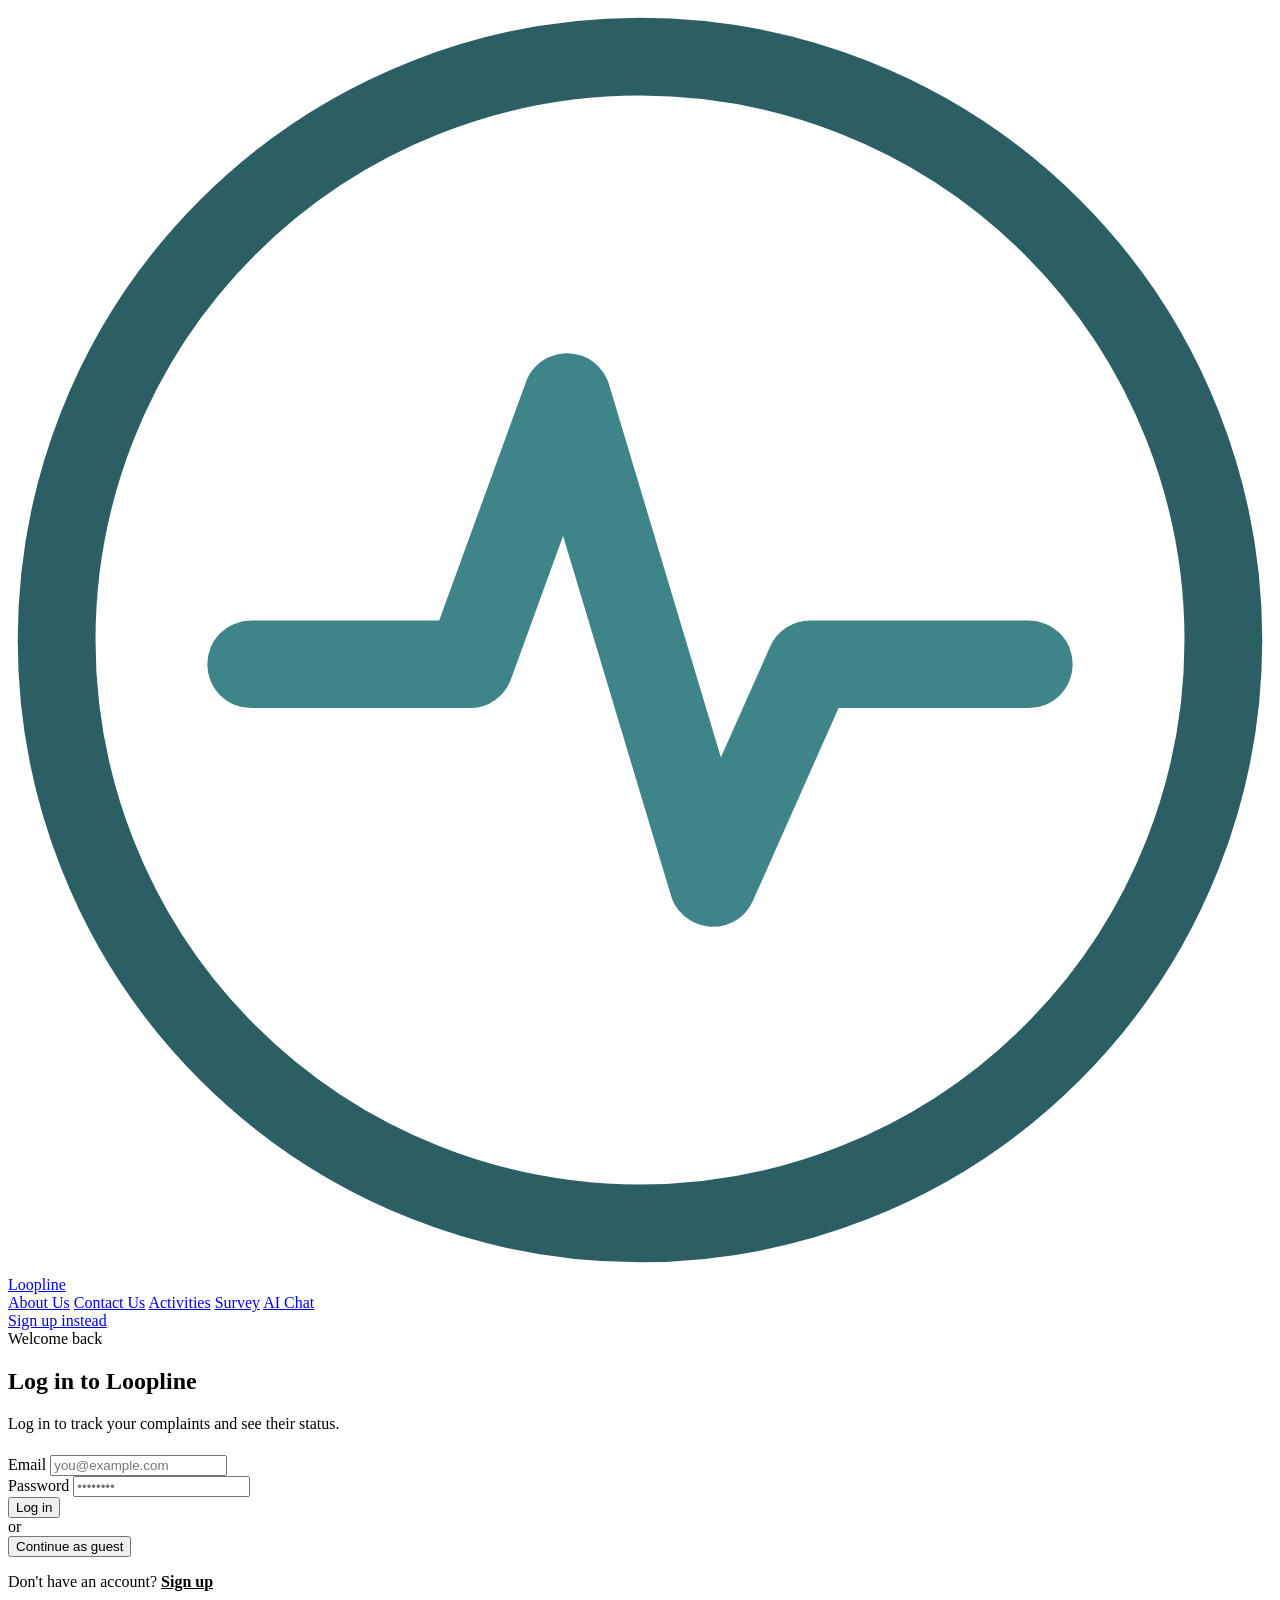
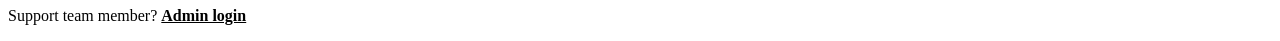
==== frontend/activities.html @ 725ea1e9 "Add admin dashboard and activities views" ====
<!DOCTYPE html>
<html lang="en">
<head>
<meta charset="UTF-8">
<meta name="viewport" content="width=device-width, initial-scale=1.0">
<title>My Activities — Loopline</title>
<link rel="preconnect" href="https://fonts.googleapis.com">
<link href="https://fonts.googleapis.com/css2?family=Fraunces:wght@500;600;700&family=Inter:wght@400;500;600;700&family=IBM+Plex+Mono:wght@400;500&display=swap" rel="stylesheet">
<link rel="stylesheet" href="style.css">
</head>
<body>

<nav class="nav">
  <div class="nav-inner">
    <a href="index.html" class="brand">
      <svg class="brand-mark" viewBox="0 0 26 26" fill="none" xmlns="http://www.w3.org/2000/svg">
        <circle cx="13" cy="13" r="12" stroke="#2C5F63" stroke-width="1.6"/>
        <path d="M5 13.5H9.5L11.5 8L14.5 18L16.5 13.5H21" stroke="#3F8489" stroke-width="1.8" stroke-linecap="round" stroke-linejoin="round"/>
      </svg>
      Loopline
    </a>
    <div class="nav-links">
      <a href="index.html#about">About Us</a>
      <a href="index.html#contact">Contact Us</a>
      <a href="activities.html" style="color:var(--teal-dark); font-weight:600;">Activities</a>
      <a href="index.html#survey">Survey</a>
      <a href="index.html#chat">AI Chat</a>
    </div>
    <div class="nav-auth">
      <a href="login.html" class="btn btn-ghost btn-sm">Log in</a>
      <a href="signup.html" class="btn btn-primary btn-sm">Sign up</a>
    </div>
    <button class="nav-toggle" aria-label="Menu"><span></span><span></span><span></span></button>
  </div>
</nav>

<main class="activities-wrap">
  <div class="container">

    <!-- ============ Page Header ============ -->
    <div class="activities-header">
      <span class="eyebrow">Customer account</span>
      <h1>My Complaint Activities</h1>
      <p style="margin-bottom:0;">Track every complaint you've submitted, check the status, and file new ones.</p>
    </div>

    <!-- ============ Profile + Summary Cards Row ============ -->
    <div class="profile-row">

      <!-- Profile Card -->
      <aside class="card profile-card">
        <div class="profile-avatar" aria-hidden="true">
          <svg viewBox="0 0 48 48" fill="none" xmlns="http://www.w3.org/2000/svg">
            <circle cx="24" cy="24" r="24" fill="#E4F0F0"/>
            <circle cx="24" cy="19" r="7" fill="#3F8489"/>
            <path d="M10 41C10 33.3 16.3 27 24 27C31.7 27 38 33.3 38 41" fill="#3F8489"/>
          </svg>
        </div>
        <h2 class="profile-name">Yiyi</h2>
        <div class="profile-role">Customer</div>
        <div class="profile-info">
          <div class="profile-info-row">
            <span class="profile-info-label">Email</span>
            <span class="profile-info-value" id="profile-email">yiyi@example.com</span>
          </div>
          <div class="profile-info-row">
            <span class="profile-info-label">Joined</span>
            <span class="profile-info-value" id="profile-joined">July 2026</span>
          </div>
        </div>
        <div class="profile-divider"></div>
        <div class="profile-stats">
          <div class="profile-stat">
            <span class="profile-stat-label">Total Complaints</span>
            <span class="profile-stat-value" id="stat-total">15</span>
          </div>
          <div class="profile-stat">
            <span class="profile-stat-label">Pending</span>
            <span class="profile-stat-value pending" id="stat-pending">4</span>
          </div>
          <div class="profile-stat">
            <span class="profile-stat-label">Resolved</span>
            <span class="profile-stat-value resolved" id="stat-resolved">11</span>
          </div>
        </div>
      </aside>

      <!-- Summary Cards + Search -->
      <div class="summary-col">
        <div class="summary-cards">
          <div class="summary-card total">
            <span class="summary-label">Total Complaints</span>
            <span class="summary-value" id="card-total">15</span>
          </div>
          <div class="summary-card pending">
            <span class="summary-label">Pending</span>
            <span class="summary-value" id="card-pending">4</span>
          </div>
          <div class="summary-card resolved">
            <span class="summary-label">Resolved</span>
            <span class="summary-value" id="card-resolved">11</span>
          </div>
        </div>

        <!-- Search + New Complaint Button -->
        <div class="toolbar">
          <div class="search-wrap">
            <svg class="search-icon" viewBox="0 0 16 16" fill="none" xmlns="http://www.w3.org/2000/svg">
              <circle cx="7" cy="7" r="5.25" stroke="#8695A4" stroke-width="1.5"/>
              <path d="M11 11L14 14" stroke="#8695A4" stroke-width="1.5" stroke-linecap="round"/>
            </svg>
            <input type="text" id="complaint-search" placeholder="Search complaints by ticket #, category, or description...">
          </div>
          <button class="btn btn-primary" id="btn-new-complaint">
            <svg viewBox="0 0 16 16" fill="none" xmlns="http://www.w3.org/2000/svg" style="width:16px; height:16px;">
              <path d="M8 3V13M3 8H13" stroke="currentColor" stroke-width="2" stroke-linecap="round"/>
            </svg>
            New Complaint
          </button>
        </div>
      </div>
    </div>

    <!-- ============ Complaint History Table ============ -->
    <section class="card table-card">
      <div class="table-head">
        <div>
          <h3>Complaint History</h3>
          <p style="margin:4px 0 0; font-size:0.88rem;">All complaints you've submitted — newest first.</p>
        </div>
      </div>
      <div class="table-wrap">
        <table class="complaint-table" id="complaint-table">
          <thead>
            <tr>
              <th>Ticket #</th>
              <th>Category</th>
              <th>Complaint</th>
              <th>Date</th>
              <th>Time</th>
              <th>City</th>
              <th>State</th>
              <th>Zip Code</th>
              <th>Status</th>
              <th>Actions</th>
            </tr>
          </thead>
          <tbody id="complaint-tbody">
            <!-- Rows inserted by JavaScript -->
          </tbody>
        </table>
        <div id="table-empty" class="table-empty" style="display:none;">
          No complaints match your search.
        </div>
      </div>
    </section>

  </div>
</main>

<!-- ============ New Complaint Modal ============ -->
<div class="modal-overlay" id="complaint-modal">
  <div class="modal">
    <div class="modal-head">
      <h2>File a New Complaint</h2>
      <button class="modal-close" id="modal-close" aria-label="Close">
        <svg viewBox="0 0 16 16" fill="none" xmlns="http://www.w3.org/2000/svg" style="width:16px; height:16px;">
          <path d="M3 3L13 13M13 3L3 13" stroke="currentColor" stroke-width="2" stroke-linecap="round"/>
        </svg>
      </button>
    </div>

    <form id="complaint-form" class="modal-body">
      <div class="form-grid">
        <div class="field">
          <label for="f-ticket">Ticket Number</label>
          <div class="input-with-check">
            <input id="f-ticket" type="text" readonly>
            <span class="check-mark" title="Auto-generated">
              <svg viewBox="0 0 16 16" fill="none" xmlns="http://www.w3.org/2000/svg">
                <path d="M3 8.5L6.5 12L13 5" stroke="#2C5F63" stroke-width="2" stroke-linecap="round" stroke-linejoin="round"/>
              </svg>
            </span>
          </div>
          <p class="form-note" style="margin:6px 0 0;">Auto-generated — read only</p>
        </div>

        <div class="field">
          <label for="f-category">Category <span style="font-weight:400; color:var(--ink-soft);">(optional)</span></label>
          <select id="f-category">
            <option value="">Auto-detect for me</option>
            <option value="Billing">Billing</option>
            <option value="Financial">Financial</option>
            <option value="Technical">Technical</option>
            <option value="Service">Service</option>
            <option value="Others">Others</option>
          </select>
          <p class="form-note" style="margin:6px 0 0;">Leave this on "Auto-detect" and our AI will categorize it for you.</p>
        </div>

        <div class="field grid-full">
          <label for="f-complaint">Customer Complaint</label>
          <textarea id="f-complaint" rows="4" placeholder="Describe your complaint in detail (minimum 20 characters)..." required></textarea>
          <div class="field-hint" id="hint-complaint">20–1000 characters · At least 3 real words</div>
          <p class="field-error" id="err-complaint"></p>
        </div>

        <div class="field">
          <label for="f-date">Date</label>
          <input id="f-date" type="date" required>
          <p class="field-error" id="err-date"></p>
        </div>

        <div class="field">
          <label>Time</label>
          <div class="time-picker">
            <select id="f-hour" required>
              <!-- Hours 01-12 inserted by JS -->
            </select>
            <span class="time-colon">:</span>
            <select id="f-minute" required>
              <!-- Minutes 00-59 inserted by JS -->
            </select>
            <span class="time-colon">:</span>
            <select id="f-second" required>
              <!-- Seconds 00-59 inserted by JS -->
            </select>
            <select id="f-ampm" required>
              <option value="AM">AM</option>
              <option value="PM">PM</option>
            </select>
          </div>
          <p class="form-note" id="time-preview" style="margin:6px 0 0;">5:53:18 PM</p>
          <p class="field-error" id="err-time"></p>
        </div>

        <div class="field grid-full">
          <label for="city-search">City</label>
          <div class="city-combo" id="city-combo">
            <input id="city-search" type="text" placeholder="Search or choose a city in Myanmar..." autocomplete="off">
            <button type="button" class="city-caret" id="city-caret" aria-label="Show cities">
              <svg viewBox="0 0 12 12" fill="none" xmlns="http://www.w3.org/2000/svg"><path d="M2 4L6 8L10 4" stroke="currentColor" stroke-width="1.6" stroke-linecap="round" stroke-linejoin="round"/></svg>
            </button>
            <div class="city-options" id="city-options" role="listbox"></div>
          </div>
          <input type="hidden" id="f-city" required>
          <p class="field-error" id="err-city"></p>
        </div>

        <div class="field">
          <label for="f-state">State / Region</label>
          <input id="f-state" type="text" placeholder="Auto-filled after city" readonly required>
        </div>

        <div class="field">
          <label for="f-zip">Zip Code</label>
          <input id="f-zip" type="text" placeholder="Auto-filled after city" readonly required>
        </div>
      </div>

      <div class="modal-foot">
        <button type="button" class="btn btn-ghost" id="btn-cancel">Cancel</button>
        <button type="submit" class="btn btn-primary">Submit Complaint</button>
      </div>
    </form>
  </div>
</div>

<!-- ============ View Complaint Details Modal ============ -->
<div class="modal-overlay" id="view-modal">
  <div class="modal" style="max-width:620px;">
    <div class="modal-head">
      <h2>Complaint Details</h2>
      <button class="modal-close" id="view-close" aria-label="Close">
        <svg viewBox="0 0 16 16" fill="none" xmlns="http://www.w3.org/2000/svg" style="width:16px; height:16px;">
          <path d="M3 3L13 13M13 3L3 13" stroke="currentColor" stroke-width="2" stroke-linecap="round"/>
        </svg>
      </button>
    </div>
    <div class="modal-body" id="view-body">
      <!-- Details inserted by JavaScript -->
    </div>
    <div class="modal-foot">
      <button type="button" class="btn btn-ghost" id="view-close-btn">Close</button>
    </div>
  </div>
</div>

<!-- Note: there used to be an "Edit Complaint" modal here letting customers
     change a complaint's category/status directly from this page. That's
     been removed - per the SRS, editing category/status is an Admin
     Dashboard capability, not a Customer Portal one. See script.js's
     comment near wireActivitiesPage() and docs/FRONTEND_INTEGRATION.md
     for the full writeup. -->

<footer>
  <div class="container footer-inner">
    <span>© 2026 Loopline. All rights reserved.</span>
    <span>Built for teams who listen.</span>
  </div>
</footer>

<button class="chat-launcher" id="chat-launcher" aria-label="Open Loop Assistant">
  <svg width="24" height="24" viewBox="0 0 24 24" fill="none"><path d="M4 6.5C4 5.1 5.1 4 6.5 4H17.5C18.9 4 20 5.1 20 6.5V14.5C20 15.9 18.9 17 17.5 17H9L5 20V17H6.5C5.1 17 4 15.9 4 14.5V6.5Z" stroke="white" stroke-width="1.6" stroke-linejoin="round"/></svg>
</button>

<div class="chat-panel" id="chat-panel">
  <div class="chat-head">
    <span class="chat-head-dot"></span>
    <div>
      <strong>Loop Assistant</strong>
      <small>Usually replies within a few minutes</small>
    </div>
  </div>
  <div class="chat-body" id="chat-body">
    <div class="msg bot">Hi! I'm the Loop Assistant. Tell me what issue you ran into and I'll help get it to the right place.</div>
  </div>
  <div class="chat-input">
    <input type="text" id="chat-text" placeholder="Describe your issue...">
    <button id="chat-send" aria-label="Send">
      <svg width="16" height="16" viewBox="0 0 16 16" fill="none"><path d="M2 8H13.5M13.5 8L9 3.5M13.5 8L9 12.5" stroke="white" stroke-width="1.6" stroke-linecap="round" stroke-linejoin="round"/></svg>
    </button>
  </div>
</div>

<div class="toast" id="toast"></div>

<script src="config.js"></script>
<script src="auth.js"></script>
<script src="script.js"></script>
</body>
</html>
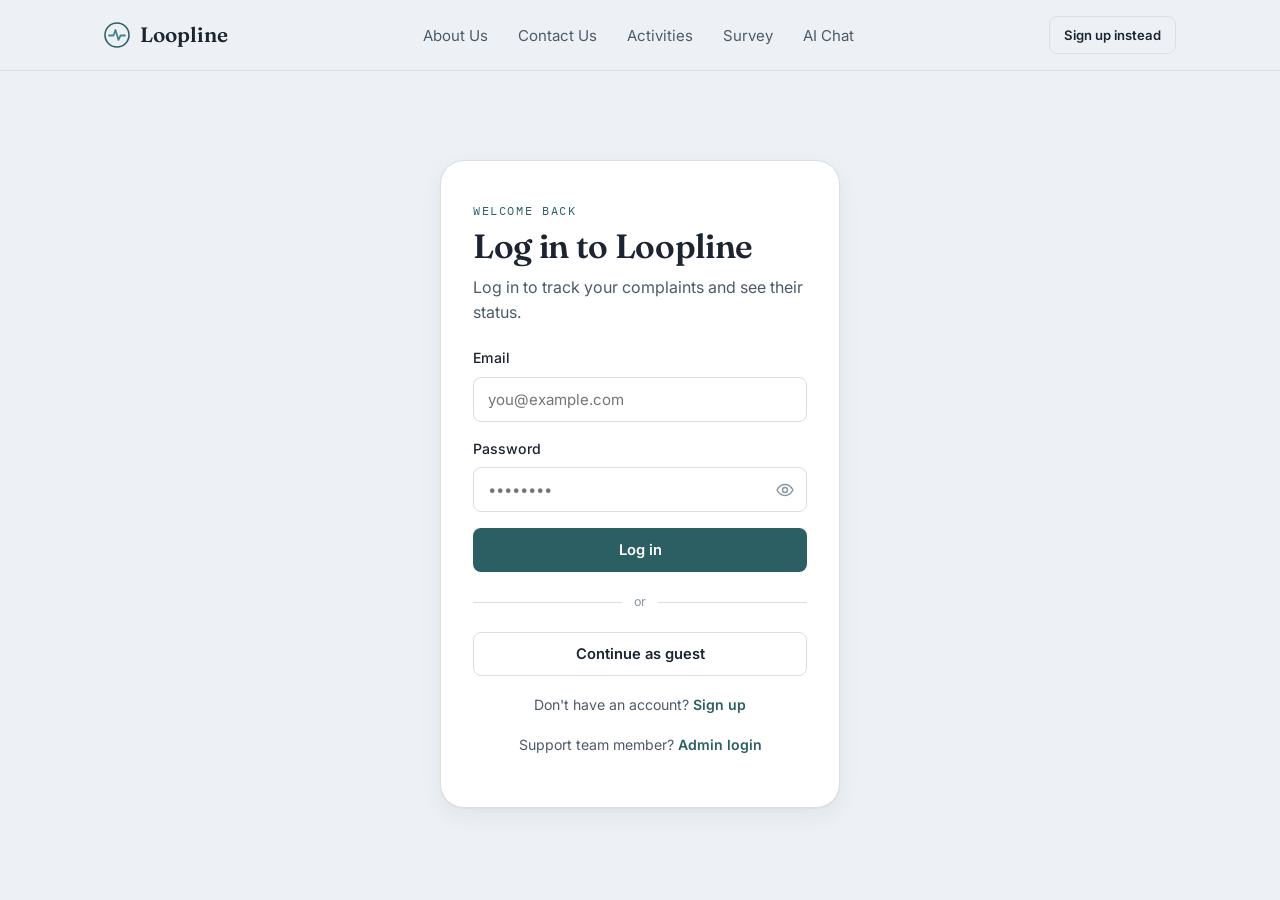
==== commit 25c810cf: "fix: remove seconds from time picker, merge date+time row, add clear label" ====
--- a/frontend/activities.html
+++ b/frontend/activities.html
@@ -206,31 +206,28 @@
         </div>
 
         <div class="field">
-          <label for="f-date">Date</label>
-          <input id="f-date" type="date" required>
+          <label>Date &amp; Time of Incident</label>
+          <div class="datetime-row">
+            <input id="f-date" type="date" required aria-label="Date of incident">
+            <div class="time-picker">
+              <select id="f-hour" aria-label="Hour" required>
+                <!-- Hours 01-12 inserted by JS -->
+              </select>
+              <span class="time-colon">:</span>
+              <select id="f-minute" aria-label="Minute" required>
+                <!-- Minutes 00-59 inserted by JS -->
+              </select>
+              <select id="f-ampm" aria-label="AM or PM" required>
+                <option value="AM">AM</option>
+                <option value="PM">PM</option>
+              </select>
+            </div>
+          </div>
+          <p class="form-note" id="time-preview" style="margin:6px 0 0;"></p>
+          <p class="form-note" style="margin:2px 0 0; color: var(--ink-faint);">
+            When did this issue occur? Auto-set to now — adjust if it happened earlier.
+          </p>
           <p class="field-error" id="err-date"></p>
-        </div>
-
-        <div class="field">
-          <label>Time</label>
-          <div class="time-picker">
-            <select id="f-hour" required>
-              <!-- Hours 01-12 inserted by JS -->
-            </select>
-            <span class="time-colon">:</span>
-            <select id="f-minute" required>
-              <!-- Minutes 00-59 inserted by JS -->
-            </select>
-            <span class="time-colon">:</span>
-            <select id="f-second" required>
-              <!-- Seconds 00-59 inserted by JS -->
-            </select>
-            <select id="f-ampm" required>
-              <option value="AM">AM</option>
-              <option value="PM">PM</option>
-            </select>
-          </div>
-          <p class="form-note" id="time-preview" style="margin:6px 0 0;">5:53:18 PM</p>
           <p class="field-error" id="err-time"></p>
         </div>
 
--- a/frontend/style.css
+++ b/frontend/style.css
@@ -0,0 +1,1648 @@
+/* ==========================================================================
+   Loopline — design tokens
+   ========================================================================== */
+:root {
+  --bg: #EDF1F5;
+  --surface: #FFFFFF;
+  --surface-raised: #F7F9FB;
+  --ink: #1B2430;
+  --ink-soft: #4E5A68;
+  --ink-faint: #8695A4;
+  --line: #D7DEE5;
+  --teal: #3F8489;
+  --teal-dark: #2C5F63;
+  --teal-tint: #E4F0F0;
+  --amber: #FFC94A;
+  --amber-tint: #FFF3D1;
+  --amber-dark: #8A6100;
+  --red: #D64545;
+  --red-tint: #FBE9E9;
+  --radius-sm: 8px;
+  --radius-md: 14px;
+  --radius-lg: 24px;
+  --shadow-card: 0 1px 2px rgba(27,36,48,0.04), 0 8px 24px rgba(27,36,48,0.06);
+  --font-display: 'Fraunces', serif;
+  --font-body: 'Inter', sans-serif;
+  --font-mono: 'IBM Plex Mono', monospace;
+}
+
+* { box-sizing: border-box; }
+html { scroll-behavior: smooth; }
+
+body {
+  margin: 0;
+  background: var(--bg);
+  color: var(--ink);
+  font-family: var(--font-body);
+  line-height: 1.55;
+  -webkit-font-smoothing: antialiased;
+}
+
+img { max-width: 100%; display: block; }
+
+a { color: inherit; text-decoration: none; }
+
+.eyebrow {
+  font-family: var(--font-mono);
+  font-size: 0.72rem;
+  letter-spacing: 0.14em;
+  text-transform: uppercase;
+  color: var(--teal-dark);
+  display: inline-block;
+  margin-bottom: 0.9rem;
+}
+
+h1, h2, h3 {
+  font-family: var(--font-display);
+  font-weight: 600;
+  color: var(--ink);
+  letter-spacing: -0.01em;
+  margin: 0 0 0.6rem;
+}
+
+h1 { font-size: clamp(2.2rem, 5vw, 3.4rem); line-height: 1.08; }
+h2 { font-size: clamp(1.6rem, 3vw, 2.1rem); line-height: 1.15; }
+h3 { font-size: 1.15rem; }
+
+p { color: var(--ink-soft); margin: 0 0 1rem; }
+
+.container {
+  max-width: 1120px;
+  margin: 0 auto;
+  padding: 0 24px;
+}
+
+/* ------------------------- Nav ------------------------- */
+.nav {
+  position: sticky;
+  top: 0;
+  z-index: 50;
+  background: rgba(237,241,245,0.86);
+  backdrop-filter: blur(10px);
+  border-bottom: 1px solid var(--line);
+}
+
+.nav-inner {
+  max-width: 1120px;
+  margin: 0 auto;
+  padding: 16px 24px;
+  display: flex;
+  align-items: center;
+  justify-content: space-between;
+}
+
+.brand {
+  display: flex;
+  align-items: center;
+  gap: 10px;
+  font-family: var(--font-display);
+  font-size: 1.3rem;
+  font-weight: 600;
+  color: var(--ink);
+}
+
+.brand-mark {
+  width: 26px;
+  height: 26px;
+  flex-shrink: 0;
+}
+
+.nav-links {
+  display: flex;
+  align-items: center;
+  gap: 30px;
+  font-size: 0.94rem;
+  color: var(--ink-soft);
+}
+
+.nav-links a:hover { color: var(--teal-dark); }
+
+.nav-auth {
+  display: flex;
+  align-items: center;
+  gap: 14px;
+}
+
+.nav-toggle {
+  display: none;
+  background: none;
+  border: none;
+  cursor: pointer;
+  padding: 6px;
+}
+.nav-toggle span {
+  display: block;
+  width: 22px;
+  height: 2px;
+  background: var(--ink);
+  margin: 5px 0;
+}
+
+/* ------------------------- Buttons ------------------------- */
+.btn {
+  display: inline-flex;
+  align-items: center;
+  justify-content: center;
+  gap: 8px;
+  font-family: var(--font-body);
+  font-weight: 600;
+  font-size: 0.92rem;
+  padding: 12px 22px;
+  border-radius: var(--radius-sm);
+  border: 1px solid transparent;
+  cursor: pointer;
+  transition: transform 0.15s ease, box-shadow 0.15s ease, background 0.15s ease;
+}
+.btn:active { transform: translateY(1px); }
+
+.btn-primary {
+  background: var(--teal-dark);
+  color: #fff;
+}
+.btn-primary:hover { background: var(--teal); }
+
+.btn-ghost {
+  background: transparent;
+  color: var(--ink);
+  border-color: var(--line);
+}
+.btn-ghost:hover { border-color: var(--teal-dark); color: var(--teal-dark); }
+
+.btn-amber {
+  background: var(--amber);
+  color: var(--amber-dark);
+}
+.btn-amber:hover { background: #FFD873; }
+
+.btn-text {
+  background: none;
+  border: none;
+  color: var(--teal-dark);
+  font-weight: 600;
+  padding: 6px 4px;
+}
+
+.btn-block { width: 100%; }
+.btn-sm { padding: 8px 14px; font-size: 0.82rem; }
+
+/* ------------------------- Hero ------------------------- */
+.hero {
+  padding: 84px 0 40px;
+}
+.hero-inner {
+  display: grid;
+  grid-template-columns: 1.1fr 0.9fr;
+  gap: 48px;
+  align-items: center;
+}
+.hero h1 { max-width: 560px; }
+.hero-sub {
+  max-width: 480px;
+  font-size: 1.05rem;
+}
+.hero-cta {
+  display: flex;
+  gap: 14px;
+  margin-top: 1.6rem;
+  flex-wrap: wrap;
+}
+
+.pulse-card {
+  background: var(--surface);
+  border: 1px solid var(--line);
+  border-radius: var(--radius-lg);
+  box-shadow: var(--shadow-card);
+  padding: 28px;
+}
+.pulse-card-head {
+  display: flex;
+  justify-content: space-between;
+  align-items: baseline;
+  margin-bottom: 6px;
+}
+.pulse-card-head span:first-child {
+  font-family: var(--font-mono);
+  font-size: 0.75rem;
+  color: var(--ink-faint);
+  text-transform: uppercase;
+  letter-spacing: 0.08em;
+}
+.pulse-tags {
+  display: flex;
+  gap: 8px;
+  margin-top: 14px;
+  flex-wrap: wrap;
+}
+.tag {
+  font-family: var(--font-mono);
+  font-size: 0.72rem;
+  padding: 5px 10px;
+  border-radius: 100px;
+  background: var(--teal-tint);
+  color: var(--teal-dark);
+}
+.tag.amber { background: var(--amber-tint); color: var(--amber-dark); }
+
+/* ------------------------- Sections ------------------------- */
+section { padding: 72px 0; }
+.section-head {
+  max-width: 620px;
+  margin-bottom: 40px;
+}
+.section-alt { background: var(--surface); border-top: 1px solid var(--line); border-bottom: 1px solid var(--line); }
+
+.grid-3 {
+  display: grid;
+  grid-template-columns: repeat(3, 1fr);
+  gap: 22px;
+}
+.grid-2 {
+  display: grid;
+  grid-template-columns: 1fr 1fr;
+  gap: 40px;
+}
+
+.card {
+  background: var(--surface);
+  border: 1px solid var(--line);
+  border-radius: var(--radius-md);
+  padding: 24px;
+}
+.card .eyebrow { margin-bottom: 0.5rem; }
+
+.icon-badge {
+  width: 38px;
+  height: 38px;
+  border-radius: 10px;
+  background: var(--teal-tint);
+  display: flex;
+  align-items: center;
+  justify-content: center;
+  margin-bottom: 14px;
+  color: var(--teal-dark);
+}
+
+/* ------------------------- Forms ------------------------- */
+.field { margin-bottom: 18px; }
+.field label {
+  display: block;
+  font-size: 0.85rem;
+  font-weight: 600;
+  color: var(--ink);
+  margin-bottom: 6px;
+}
+.field input,
+.field select,
+.field textarea {
+  width: 100%;
+  padding: 12px 14px;
+  border: 1px solid var(--line);
+  border-radius: var(--radius-sm);
+  background: var(--surface);
+  font-family: var(--font-body);
+  font-size: 0.94rem;
+  color: var(--ink);
+}
+.field input:focus,
+.field select:focus,
+.field textarea:focus,
+.btn:focus-visible,
+.chat-input input:focus,
+a:focus-visible {
+  outline: 2px solid var(--teal);
+  outline-offset: 2px;
+}
+.field textarea { resize: vertical; min-height: 100px; }
+
+.rating-scale {
+  display: flex;
+  gap: 8px;
+}
+.rating-scale button {
+  flex: 1;
+  padding: 12px 0;
+  border-radius: var(--radius-sm);
+  border: 1px solid var(--line);
+  background: var(--surface);
+  font-family: var(--font-mono);
+  font-size: 0.95rem;
+  cursor: pointer;
+  color: var(--ink-soft);
+}
+.rating-scale button.active {
+  background: var(--teal-dark);
+  border-color: var(--teal-dark);
+  color: #fff;
+}
+.rating-labels {
+  display: flex;
+  justify-content: space-between;
+  font-size: 0.76rem;
+  color: var(--ink-faint);
+  margin-top: 6px;
+}
+
+.form-note {
+  font-size: 0.82rem;
+  color: var(--ink-faint);
+  margin-top: 10px;
+}
+
+/* password checklist */
+.pw-checklist {
+  list-style: none;
+  padding: 0;
+  margin: 8px 0 0;
+  display: flex;
+  flex-direction: column;
+  gap: 4px;
+}
+.pw-checklist li {
+  font-size: 0.8rem;
+  color: var(--ink-faint);
+  display: flex;
+  align-items: center;
+  gap: 8px;
+}
+.pw-checklist li::before {
+  content: "○";
+  font-size: 0.7rem;
+  color: var(--ink-faint);
+}
+.pw-checklist li.ok {
+  color: var(--teal-dark);
+}
+.pw-checklist li.ok::before {
+  content: "●";
+  color: var(--teal);
+}
+
+.field-error {
+  font-size: 0.8rem;
+  color: var(--red);
+  margin-top: 6px;
+  display: none;
+}
+.field-error.show { display: block; }
+.field.invalid input {
+  border-color: var(--red);
+}
+
+/* nav account state */
+.nav-account {
+  display: flex;
+  align-items: center;
+  gap: 10px;
+}
+.nav-account span {
+  font-size: 0.88rem;
+  color: var(--ink-soft);
+}
+
+/* sign-in gate banner */
+.gate-banner {
+  border: 1px solid var(--red);
+  background: var(--red-tint);
+  border-radius: var(--radius-md);
+  padding: 22px 24px;
+  max-width: 560px;
+}
+.gate-banner p {
+  color: var(--red);
+  font-weight: 600;
+  margin: 0 0 10px;
+}
+.gate-banner .btn { margin-top: 4px; }
+
+/* youthful blobs / illustration wrap */
+.illus-wrap {
+  position: relative;
+}
+.illus-blob {
+  position: absolute;
+  border-radius: 50%;
+  z-index: 0;
+  filter: blur(2px);
+}
+.illus-wrap svg, .illus-wrap img { position: relative; z-index: 1; }
+
+.toast {
+  position: fixed;
+  bottom: 26px;
+  left: 50%;
+  transform: translateX(-50%) translateY(20px);
+  background: var(--ink);
+  color: #fff;
+  padding: 13px 22px;
+  border-radius: var(--radius-sm);
+  font-size: 0.9rem;
+  opacity: 0;
+  pointer-events: none;
+  transition: opacity 0.25s ease, transform 0.25s ease;
+  z-index: 200;
+}
+.toast.show {
+  opacity: 1;
+  transform: translateX(-50%) translateY(0);
+}
+
+/* ------------------------- Footer ------------------------- */
+footer {
+  border-top: 1px solid var(--line);
+  padding: 40px 0;
+}
+.footer-inner {
+  display: flex;
+  justify-content: space-between;
+  align-items: center;
+  flex-wrap: wrap;
+  gap: 14px;
+  font-size: 0.85rem;
+  color: var(--ink-faint);
+}
+
+/* ------------------------- AI Chat widget ------------------------- */
+.chat-launcher {
+  position: fixed;
+  bottom: 24px;
+  right: 24px;
+  width: 58px;
+  height: 58px;
+  border-radius: 50%;
+  background: var(--teal-dark);
+  color: #fff;
+  border: none;
+  cursor: pointer;
+  box-shadow: 0 10px 26px rgba(44,95,99,0.35);
+  z-index: 150;
+  display: flex;
+  align-items: center;
+  justify-content: center;
+}
+.chat-launcher:hover { background: var(--teal); }
+
+.chat-panel {
+  position: fixed;
+  bottom: 96px;
+  right: 24px;
+  width: 340px;
+  max-width: calc(100vw - 48px);
+  background: var(--surface);
+  border: 1px solid var(--line);
+  border-radius: var(--radius-lg);
+  box-shadow: var(--shadow-card);
+  display: none;
+  flex-direction: column;
+  overflow: hidden;
+  z-index: 150;
+}
+.chat-panel.open { display: flex; }
+
+.chat-head {
+  padding: 16px 18px;
+  background: var(--teal-dark);
+  color: #fff;
+  display: flex;
+  align-items: center;
+  gap: 10px;
+}
+.chat-head-dot {
+  width: 8px; height: 8px; border-radius: 50%;
+  background: #7CE0C6;
+}
+.chat-head strong { font-family: var(--font-body); font-size: 0.95rem; }
+.chat-head small { display: block; font-size: 0.72rem; opacity: 0.8; }
+
+.chat-body {
+  padding: 16px;
+  height: 300px;
+  overflow-y: auto;
+  display: flex;
+  flex-direction: column;
+  gap: 10px;
+  background: var(--surface-raised);
+}
+.msg {
+  max-width: 82%;
+  padding: 10px 13px;
+  border-radius: 12px;
+  font-size: 0.87rem;
+  line-height: 1.4;
+}
+.msg.bot {
+  background: #fff;
+  border: 1px solid var(--line);
+  align-self: flex-start;
+  border-bottom-left-radius: 4px;
+}
+.msg.user {
+  background: var(--teal-dark);
+  color: #fff;
+  align-self: flex-end;
+  border-bottom-right-radius: 4px;
+}
+.chat-input {
+  display: flex;
+  gap: 8px;
+  padding: 12px;
+  border-top: 1px solid var(--line);
+  background: var(--surface);
+}
+.chat-input input {
+  flex: 1;
+  border: 1px solid var(--line);
+  border-radius: 100px;
+  padding: 10px 15px;
+  font-family: var(--font-body);
+  font-size: 0.88rem;
+}
+.chat-input button {
+  width: 40px;
+  height: 40px;
+  border-radius: 50%;
+  border: none;
+  background: var(--teal-dark);
+  color: #fff;
+  cursor: pointer;
+}
+
+/* ------------------------- Auth pages ------------------------- */
+.auth-wrap {
+  min-height: calc(100vh - 74px);
+  display: flex;
+  align-items: center;
+  justify-content: center;
+  padding: 48px 24px;
+}
+.auth-card {
+  width: 100%;
+  max-width: 400px;
+  background: var(--surface);
+  border: 1px solid var(--line);
+  border-radius: var(--radius-lg);
+  box-shadow: var(--shadow-card);
+  padding: 36px 32px;
+}
+.auth-card .eyebrow { margin-bottom: 0.4rem; }
+.auth-switch {
+  text-align: center;
+  margin-top: 18px;
+  font-size: 0.88rem;
+  color: var(--ink-soft);
+}
+.divider {
+  display: flex;
+  align-items: center;
+  gap: 12px;
+  color: var(--ink-faint);
+  font-size: 0.78rem;
+  margin: 20px 0;
+}
+.divider::before, .divider::after {
+  content: "";
+  flex: 1;
+  height: 1px;
+  background: var(--line);
+}
+
+/* ------------------------- Responsive ------------------------- */
+@media (max-width: 860px) {
+  .hero-inner { grid-template-columns: 1fr; }
+  .grid-3 { grid-template-columns: 1fr; }
+  .grid-2 { grid-template-columns: 1fr; }
+  .nav-links, .nav-auth .btn-ghost { display: none; }
+  .nav-toggle { display: block; }
+}
+
+/* ------------------------- Activities Page ------------------------- */
+.activities-wrap {
+  padding: 48px 0 72px;
+}
+
+.activities-header {
+  margin-bottom: 32px;
+}
+.activities-header h1 {
+  margin-bottom: 8px;
+}
+
+.profile-row {
+  display: grid;
+  grid-template-columns: 320px 1fr;
+  gap: 24px;
+  margin-bottom: 28px;
+}
+
+/* ---- Profile Card ---- */
+.profile-card {
+  position: sticky;
+  top: 80px;
+  text-align: center;
+  align-self: start;
+}
+
+.profile-avatar {
+  width: 84px;
+  height: 84px;
+  border-radius: 50%;
+  overflow: hidden;
+  margin: 0 auto 16px;
+  border: 3px solid var(--teal-tint);
+}
+.profile-avatar svg {
+  width: 100%;
+  height: 100%;
+}
+
+.profile-name {
+  font-family: var(--font-display);
+  font-size: 1.35rem;
+  margin: 0 0 4px;
+}
+.profile-role {
+  display: inline-block;
+  font-family: var(--font-mono);
+  font-size: 0.72rem;
+  letter-spacing: 0.1em;
+  text-transform: uppercase;
+  background: var(--teal-tint);
+  color: var(--teal-dark);
+  padding: 4px 12px;
+  border-radius: 100px;
+  margin-bottom: 18px;
+}
+
+.profile-info {
+  text-align: left;
+}
+.profile-info-row {
+  display: flex;
+  flex-direction: column;
+  gap: 2px;
+  margin-bottom: 12px;
+}
+.profile-info-label {
+  font-size: 0.74rem;
+  text-transform: uppercase;
+  letter-spacing: 0.08em;
+  color: var(--ink-faint);
+  font-family: var(--font-mono);
+}
+.profile-info-value {
+  font-size: 0.94rem;
+  color: var(--ink);
+  font-weight: 500;
+}
+
+.profile-divider {
+  height: 1px;
+  background: var(--line);
+  margin: 20px 0;
+}
+
+.profile-stats {
+  display: flex;
+  flex-direction: column;
+  gap: 12px;
+}
+.profile-stat {
+  display: flex;
+  justify-content: space-between;
+  align-items: center;
+  padding: 10px 14px;
+  background: var(--surface-raised);
+  border-radius: var(--radius-sm);
+}
+.profile-stat-label {
+  font-size: 0.82rem;
+  color: var(--ink-soft);
+}
+.profile-stat-value {
+  font-family: var(--font-display);
+  font-size: 1.25rem;
+  font-weight: 600;
+  color: var(--teal-dark);
+}
+.profile-stat-value.pending { color: var(--amber-dark); }
+.profile-stat-value.resolved { color: var(--teal); }
+
+/* ---- Summary Cards ---- */
+.summary-col {
+  display: flex;
+  flex-direction: column;
+  gap: 20px;
+}
+
+.summary-cards {
+  display: grid;
+  grid-template-columns: repeat(3, 1fr);
+  gap: 16px;
+}
+
+.summary-card {
+  background: var(--surface);
+  border: 1px solid var(--line);
+  border-radius: var(--radius-md);
+  padding: 22px;
+  display: flex;
+  flex-direction: column;
+  gap: 6px;
+}
+.summary-label {
+  font-family: var(--font-mono);
+  font-size: 0.72rem;
+  letter-spacing: 0.1em;
+  text-transform: uppercase;
+  color: var(--ink-faint);
+}
+.summary-value {
+  font-family: var(--font-display);
+  font-size: 2.2rem;
+  font-weight: 600;
+  line-height: 1.1;
+  color: var(--teal-dark);
+}
+.summary-card.pending .summary-value { color: var(--amber-dark); }
+.summary-card.resolved .summary-value { color: var(--teal); }
+.summary-card.total {
+  background: linear-gradient(135deg, #fff 0%, #f7fbfa 100%);
+  border-color: #cfe2e2;
+}
+.summary-card.pending {
+  background: linear-gradient(135deg, #fff 0%, #fffaef 100%);
+  border-color: #ffe6a8;
+}
+.summary-card.resolved {
+  background: linear-gradient(135deg, #fff 0%, #f2f8f8 100%);
+  border-color: #c4ddd9;
+}
+
+/* ---- Toolbar (search + new complaint btn) ---- */
+.toolbar {
+  display: flex;
+  gap: 12px;
+  align-items: center;
+}
+.search-wrap {
+  flex: 1;
+  position: relative;
+}
+.search-wrap input {
+  width: 100%;
+  padding: 12px 14px 12px 42px;
+  border: 1px solid var(--line);
+  border-radius: var(--radius-sm);
+  background: var(--surface);
+  font-family: var(--font-body);
+  font-size: 0.94rem;
+  color: var(--ink);
+}
+.search-wrap input:focus {
+  outline: 2px solid var(--teal);
+  outline-offset: 2px;
+}
+.search-icon {
+  position: absolute;
+  left: 14px;
+  top: 50%;
+  transform: translateY(-50%);
+  width: 16px;
+  height: 16px;
+}
+
+/* ---- Table Card ---- */
+.table-card {
+  padding: 0;
+  overflow: hidden;
+}
+.table-head {
+  padding: 24px 24px 16px;
+  border-bottom: 1px solid var(--line);
+}
+.table-head h3 {
+  margin: 0;
+}
+
+.table-wrap {
+  overflow-x: auto;
+  padding: 0 24px 24px;
+}
+
+.complaint-table {
+  width: 100%;
+  border-collapse: separate;
+  border-spacing: 0;
+  font-size: 0.88rem;
+  margin-top: 16px;
+}
+.complaint-table thead th {
+  text-align: left;
+  padding: 12px 14px;
+  font-family: var(--font-mono);
+  font-size: 0.72rem;
+  letter-spacing: 0.08em;
+  text-transform: uppercase;
+  color: var(--ink-faint);
+  border-bottom: 1px solid var(--line);
+  background: var(--surface-raised);
+  font-weight: 500;
+  white-space: nowrap;
+}
+.complaint-table thead th:first-child {
+  border-top-left-radius: var(--radius-sm);
+}
+.complaint-table thead th:last-child {
+  border-top-right-radius: var(--radius-sm);
+}
+.complaint-table tbody td {
+  padding: 14px;
+  border-bottom: 1px solid var(--line);
+  color: var(--ink);
+  vertical-align: top;
+  max-width: 260px;
+}
+.complaint-table tbody tr:last-child td {
+  border-bottom: none;
+}
+.complaint-table tbody tr:hover td {
+  background: var(--surface-raised);
+}
+.complaint-table .ticket-no {
+  font-family: var(--font-mono);
+  font-weight: 600;
+  color: var(--teal-dark);
+}
+.complaint-table .complaint-text {
+  color: var(--ink-soft);
+  line-height: 1.45;
+  display: -webkit-box;
+  -webkit-line-clamp: 2;
+  -webkit-box-orient: vertical;
+  overflow: hidden;
+}
+
+.status-badge {
+  display: inline-block;
+  font-family: var(--font-mono);
+  font-size: 0.72rem;
+  padding: 5px 11px;
+  border-radius: 100px;
+  font-weight: 500;
+  letter-spacing: 0.04em;
+  white-space: nowrap;
+}
+.status-badge.pending {
+  background: var(--amber-tint);
+  color: var(--amber-dark);
+}
+.status-badge.resolved {
+  background: var(--teal-tint);
+  color: var(--teal-dark);
+}
+
+.table-empty {
+  padding: 48px 24px;
+  text-align: center;
+  color: var(--ink-faint);
+  font-size: 0.9rem;
+}
+
+/* ---- Modal ---- */
+.modal-overlay {
+  position: fixed;
+  inset: 0;
+  background: rgba(27, 36, 48, 0.5);
+  backdrop-filter: blur(3px);
+  z-index: 200;
+  display: none;
+  align-items: flex-start;
+  justify-content: center;
+  padding: 48px 16px;
+  overflow-y: auto;
+}
+.modal-overlay.open {
+  display: flex;
+  animation: fadeIn 0.2s ease;
+}
+.modal {
+  width: 100%;
+  max-width: 640px;
+  background: var(--surface);
+  border-radius: var(--radius-lg);
+  box-shadow: 0 20px 60px rgba(27, 36, 48, 0.2);
+  animation: slideUp 0.25s ease;
+}
+.modal-head {
+  display: flex;
+  justify-content: space-between;
+  align-items: center;
+  padding: 24px 28px;
+  border-bottom: 1px solid var(--line);
+}
+.modal-head h2 {
+  margin: 0;
+  font-size: 1.4rem;
+}
+.modal-close {
+  background: none;
+  border: none;
+  padding: 8px;
+  border-radius: 8px;
+  cursor: pointer;
+  color: var(--ink-soft);
+  display: flex;
+  align-items: center;
+  justify-content: center;
+}
+.modal-close:hover {
+  background: var(--surface-raised);
+  color: var(--ink);
+}
+.modal-body {
+  padding: 24px 28px;
+}
+.modal-foot {
+  display: flex;
+  justify-content: flex-end;
+  gap: 10px;
+  padding: 20px 28px 28px;
+  border-top: 1px solid var(--line);
+  background: var(--surface-raised);
+  border-bottom-left-radius: var(--radius-lg);
+  border-bottom-right-radius: var(--radius-lg);
+}
+
+/* ---- Form grid ---- */
+.form-grid {
+  display: grid;
+  grid-template-columns: 1fr 1fr;
+  gap: 0 18px;
+}
+.grid-full {
+  grid-column: 1 / -1;
+}
+
+.input-with-check {
+  position: relative;
+}
+.input-with-check input {
+  width: 100%;
+  padding: 12px 42px 12px 14px;
+  border: 1px solid var(--line);
+  border-radius: var(--radius-sm);
+  background: var(--surface-raised);
+  font-family: var(--font-mono);
+  font-size: 0.94rem;
+  color: var(--ink);
+  font-weight: 600;
+}
+.input-with-check input:focus {
+  outline: 2px solid var(--teal);
+  outline-offset: 2px;
+}
+.check-mark {
+  position: absolute;
+  right: 12px;
+  top: 50%;
+  transform: translateY(-50%);
+  width: 20px;
+  height: 20px;
+  display: flex;
+  align-items: center;
+  justify-content: center;
+}
+.check-mark svg {
+  width: 18px;
+  height: 18px;
+}
+
+/* ---- Time Picker ---- */
+.time-picker {
+  display: flex;
+  align-items: center;
+  gap: 6px;
+}
+/* Combined date + time on one row */
+.datetime-row {
+  display: flex;
+  align-items: center;
+  gap: 12px;
+  flex-wrap: wrap;
+}
+.datetime-row input[type="date"] {
+  flex: 1 1 140px;
+  padding: 12px 10px;
+  border: 1px solid var(--line);
+  border-radius: var(--radius-sm);
+  background: var(--surface);
+  font-family: var(--font-mono);
+  font-size: 0.9rem;
+  color: var(--ink);
+}
+.datetime-row .time-picker {
+  flex: 1 1 160px;
+}
+.time-picker select {
+  flex: 1;
+  min-width: 0;
+  padding: 12px 10px;
+  border: 1px solid var(--line);
+  border-radius: var(--radius-sm);
+  background: var(--surface);
+  font-family: var(--font-mono);
+  font-size: 0.9rem;
+  color: var(--ink);
+  text-align: center;
+}
+.time-picker select:focus {
+  outline: 2px solid var(--teal);
+  outline-offset: 2px;
+}
+.time-colon {
+  font-family: var(--font-mono);
+  font-weight: 600;
+  color: var(--ink-soft);
+  font-size: 1rem;
+}
+
+/* ---- Field hints + errors ---- */
+.field {
+  margin-bottom: 16px;
+}
+.field > label {
+  display: block;
+  margin-bottom: 8px;
+  font-weight: 500;
+  font-size: 0.88rem;
+  color: var(--ink);
+}
+.field input[type=text],
+.field input[type=date],
+.field input[type=email],
+.field textarea,
+.field select {
+  width: 100%;
+  padding: 12px 14px;
+  border: 1px solid var(--line);
+  border-radius: var(--radius-sm);
+  background: var(--surface);
+  font-family: var(--font-body);
+  font-size: 0.94rem;
+  color: var(--ink);
+  box-sizing: border-box;
+  transition: border-color 0.15s ease, box-shadow 0.15s ease;
+}
+.field textarea {
+  resize: vertical;
+  min-height: 100px;
+  font-family: inherit;
+  line-height: 1.5;
+}
+.field input:focus,
+.field textarea:focus,
+.field select:focus {
+  outline: none;
+  border-color: var(--teal);
+  box-shadow: 0 0 0 3px rgba(63, 132, 137, 0.15);
+}
+.field input[readonly] {
+  background: var(--surface-raised);
+  color: var(--ink-soft);
+  cursor: not-allowed;
+}
+.field input[aria-invalid="true"],
+.field textarea[aria-invalid="true"],
+.field select[aria-invalid="true"] {
+  border-color: #d8625a;
+  box-shadow: 0 0 0 3px rgba(216, 98, 90, 0.12);
+}
+.field-hint {
+  margin-top: 6px;
+  font-size: 0.78rem;
+  color: var(--ink-faint);
+  font-family: var(--font-mono);
+}
+.field-error {
+  margin: 6px 0 0;
+  min-height: 0;
+  font-size: 0.82rem;
+  color: #c14b44;
+  line-height: 1.4;
+  max-height: 0;
+  overflow: hidden;
+  transition: max-height 0.2s ease;
+}
+.field-error.is-visible {
+  max-height: 80px;
+}
+
+/* ---- Searchable City Combo-box ---- */
+.city-combo {
+  position: relative;
+}
+.city-combo input[type=text] {
+  width: 100%;
+  padding: 12px 44px 12px 14px;
+  border: 1px solid var(--line);
+  border-radius: var(--radius-sm);
+  background: var(--surface);
+  font-family: var(--font-body);
+  font-size: 0.94rem;
+  color: var(--ink);
+  box-sizing: border-box;
+}
+.city-combo input:focus {
+  outline: none;
+  border-color: var(--teal);
+  box-shadow: 0 0 0 3px rgba(63, 132, 137, 0.15);
+}
+.city-caret {
+  position: absolute;
+  right: 8px;
+  top: 50%;
+  transform: translateY(-50%);
+  width: 32px;
+  height: 32px;
+  display: flex;
+  align-items: center;
+  justify-content: center;
+  background: none;
+  border: none;
+  border-radius: 6px;
+  color: var(--ink-soft);
+  cursor: pointer;
+}
+.city-caret:hover { background: var(--surface-raised); color: var(--ink); }
+.city-caret svg { width: 12px; height: 12px; }
+.city-options {
+  position: absolute;
+  left: 0;
+  right: 0;
+  top: calc(100% + 4px);
+  max-height: 260px;
+  overflow-y: auto;
+  background: var(--surface);
+  border: 1px solid var(--line);
+  border-radius: var(--radius-sm);
+  box-shadow: 0 10px 30px rgba(27, 36, 48, 0.12);
+  z-index: 10;
+  display: none;
+  padding: 4px;
+}
+.city-options.open {
+  display: block;
+  animation: fadeIn 0.12s ease;
+}
+.city-option {
+  padding: 9px 12px;
+  border-radius: 8px;
+  cursor: pointer;
+  font-size: 0.9rem;
+  color: var(--ink);
+  display: flex;
+  justify-content: space-between;
+  align-items: baseline;
+  gap: 12px;
+}
+.city-option:hover,
+.city-option.is-active {
+  background: var(--teal-tint);
+  color: var(--teal-dark);
+}
+.city-option-name { font-weight: 500; }
+.city-option-state {
+  font-size: 0.75rem;
+  color: var(--ink-faint);
+  font-family: var(--font-mono);
+  white-space: nowrap;
+}
+.city-option:hover .city-option-state,
+.city-option.is-active .city-option-state {
+  color: var(--teal-dark);
+  opacity: 0.8;
+}
+.city-empty {
+  padding: 14px 12px;
+  text-align: center;
+  color: var(--ink-faint);
+  font-size: 0.85rem;
+}
+
+/* ---- Animation keyframes ---- */
+@keyframes fadeIn {
+  from { opacity: 0; }
+  to { opacity: 1; }
+}
+@keyframes slideUp {
+  from {
+    opacity: 0;
+    transform: translateY(20px);
+  }
+  to {
+    opacity: 1;
+    transform: translateY(0);
+  }
+}
+
+/* ---- Activities Responsive ---- */
+@media (max-width: 900px) {
+  .profile-row {
+    grid-template-columns: 1fr;
+  }
+  .profile-card {
+    position: static;
+  }
+  .summary-cards {
+    grid-template-columns: 1fr;
+  }
+  .form-grid {
+    grid-template-columns: 1fr;
+  }
+}
+
+@media (max-width: 600px) {
+  .toolbar {
+    flex-direction: column;
+    align-items: stretch;
+  }
+  .toolbar .btn {
+    width: 100%;
+  }
+  .modal-head, .modal-body, .modal-foot {
+    padding-left: 18px;
+    padding-right: 18px;
+  }
+}
+
+@media (prefers-reduced-motion: reduce) {
+  html { scroll-behavior: auto; }
+  * { transition: none !important; animation: none !important; }
+}
+
+/* ---- Clickable Complaint Rows ---- */
+.complaint-row:hover {
+  background: #F6FAFA;
+}
+.complaint-row:hover .ticket-no {
+  color: var(--teal-dark);
+}
+
+/* ---- Row Action Buttons ---- */
+.row-btn {
+  font-family: var(--font-body);
+  font-size: 0.76rem;
+  font-weight: 500;
+  border: none;
+  border-radius: 8px;
+  padding: 6px 10px;
+  cursor: pointer;
+  transition: background 150ms ease, color 150ms ease, transform 100ms ease;
+  white-space: nowrap;
+}
+.row-btn:active {
+  transform: translateY(1px);
+}
+.row-btn-view {
+  background: var(--teal-tint);
+  color: var(--teal-dark);
+}
+.row-btn-view:hover {
+  background: #C6DDDE;
+}
+.row-btn-edit {
+  background: var(--amber-tint);
+  color: var(--amber-dark);
+}
+.row-btn-edit:hover {
+  background: #F2DFB8;
+}
+
+/* ---- View Modal Details Grid ---- */
+.view-grid {
+  display: grid;
+  grid-template-columns: 1fr 1fr;
+  gap: 14px 22px;
+}
+.view-field {
+  display: flex;
+  flex-direction: column;
+  gap: 4px;
+}
+.view-label {
+  font-family: var(--font-mono);
+  font-size: 0.72rem;
+  text-transform: uppercase;
+  letter-spacing: 0.06em;
+  color: var(--ink-soft);
+}
+.view-value {
+  font-family: var(--font-body);
+  font-size: 0.94rem;
+  color: var(--ink);
+  font-weight: 500;
+}
+.view-complaint-block {
+  margin-top: 6px;
+  background: #F6FAFA;
+  border: 1px solid var(--teal-tint);
+  border-radius: 10px;
+  padding: 14px 16px;
+  font-family: var(--font-body);
+  font-size: 0.92rem;
+  line-height: 1.6;
+  color: var(--ink);
+  white-space: pre-wrap;
+  word-break: break-word;
+}
+
+@media (max-width: 600px) {
+  .view-grid {
+    grid-template-columns: 1fr;
+  }
+}
+
+/* ==========================================================================
+   Admin Portal — extends the same design tokens/components above rather
+   than inventing a new visual language. Signature touch: IBM Plex Mono
+   used for anything data/metric-shaped (ticket IDs, model accuracy,
+   priority levels) - same motif already established for ticket numbers
+   and dates elsewhere in the app, just carried through consistently.
+   ========================================================================== */
+
+/* ---- Admin nav: same .nav shell, small "ADMIN" tag next to the brand ---- */
+.admin-tag {
+  font-family: var(--font-mono);
+  font-size: 0.62rem;
+  letter-spacing: 0.12em;
+  text-transform: uppercase;
+  background: var(--teal-dark);
+  color: #fff;
+  padding: 2px 8px;
+  border-radius: 100px;
+  margin-left: 8px;
+  vertical-align: middle;
+}
+
+/* ---- Priority badges (mirrors .status-badge's pattern) ---- */
+.priority-badge {
+  display: inline-block;
+  padding: 4px 10px;
+  border-radius: 100px;
+  font-family: var(--font-mono);
+  font-size: 0.72rem;
+  font-weight: 500;
+}
+.priority-badge.low { background: var(--teal-tint); color: var(--teal-dark); }
+.priority-badge.medium { background: var(--amber-tint); color: var(--amber-dark); }
+.priority-badge.high { background: var(--red-tint); color: var(--red); }
+
+/* ---- ML status strip ---- */
+.ml-status-row {
+  display: flex;
+  gap: 14px;
+  flex-wrap: wrap;
+  margin-bottom: 24px;
+}
+.ml-status-chip {
+  display: flex;
+  align-items: center;
+  gap: 10px;
+  background: var(--surface);
+  border: 1px solid var(--line);
+  border-radius: var(--radius-md);
+  padding: 12px 16px;
+  box-shadow: var(--shadow-card);
+  flex: 1 1 260px;
+}
+.ml-status-dot {
+  width: 9px; height: 9px; border-radius: 50%;
+  background: var(--line);
+  flex-shrink: 0;
+}
+.ml-status-dot.on { background: var(--teal); box-shadow: 0 0 0 3px var(--teal-tint); }
+.ml-status-dot.off { background: var(--ink-faint); }
+.ml-status-chip .ml-label { font-size: 0.82rem; color: var(--ink-soft); }
+.ml-status-chip .ml-metric {
+  font-family: var(--font-mono);
+  font-size: 0.92rem;
+  font-weight: 600;
+  color: var(--ink);
+}
+
+/* ---- Analytics chart cards ---- */
+.chart-grid {
+  display: grid;
+  grid-template-columns: 1.3fr 1fr;
+  gap: 20px;
+  margin-bottom: 28px;
+}
+@media (max-width: 900px) { .chart-grid { grid-template-columns: 1fr; } }
+.chart-card {
+  background: var(--surface);
+  border: 1px solid var(--line);
+  border-radius: var(--radius-md);
+  box-shadow: var(--shadow-card);
+  padding: 20px 22px;
+}
+.chart-card h3 { margin-bottom: 2px; }
+.chart-card .chart-sub { font-size: 0.82rem; color: var(--ink-faint); margin-bottom: 14px; }
+.chart-card canvas { max-width: 100%; }
+.trend-pill {
+  display: inline-flex;
+  align-items: center;
+  gap: 4px;
+  font-family: var(--font-mono);
+  font-size: 0.78rem;
+  padding: 3px 9px;
+  border-radius: 100px;
+  margin-left: 8px;
+}
+.trend-pill.up { background: var(--red-tint); color: var(--red); }
+.trend-pill.down { background: var(--teal-tint); color: var(--teal-dark); }
+.trend-pill.flat { background: var(--surface-raised); color: var(--ink-faint); }
+
+/* ---- Filter bar ---- */
+.filter-bar {
+  display: flex;
+  gap: 10px;
+  flex-wrap: wrap;
+  align-items: center;
+  margin-bottom: 16px;
+}
+.filter-bar select {
+  font-family: var(--font-body);
+  font-size: 0.86rem;
+  padding: 8px 12px;
+  border-radius: var(--radius-sm);
+  border: 1px solid var(--line);
+  background: var(--surface);
+  color: var(--ink);
+}
+.filter-bar .search-wrap { flex: 1 1 240px; min-width: 200px; }
+.filter-clear {
+  font-family: var(--font-body);
+  font-size: 0.82rem;
+  color: var(--ink-faint);
+  background: none;
+  border: none;
+  cursor: pointer;
+  text-decoration: underline;
+}
+.filter-clear:hover { color: var(--ink); }
+
+/* ---- Inline status/priority edit selects inside the admin table ---- */
+.inline-select {
+  font-family: var(--font-mono);
+  font-size: 0.74rem;
+  padding: 4px 8px;
+  border-radius: 100px;
+  border: 1px solid var(--line);
+  background: var(--surface);
+  cursor: pointer;
+}
+
+/* ---- Pagination ---- */
+.pagination {
+  display: flex;
+  align-items: center;
+  justify-content: center;
+  gap: 14px;
+  margin-top: 18px;
+  font-size: 0.86rem;
+  color: var(--ink-soft);
+}
+.pagination button {
+  font-family: var(--font-body);
+  font-size: 0.84rem;
+  padding: 6px 14px;
+  border-radius: var(--radius-sm);
+  border: 1px solid var(--line);
+  background: var(--surface);
+  cursor: pointer;
+}
+.pagination button:disabled { opacity: 0.4; cursor: not-allowed; }
+.pagination button:not(:disabled):hover { border-color: var(--teal-dark); color: var(--teal-dark); }
+
+/* ---- Admin AI Chatbot page ---- */
+.admin-chat-wrap {
+  max-width: 760px;
+  margin: 0 auto;
+}
+.admin-chat-card {
+  background: var(--surface);
+  border: 1px solid var(--line);
+  border-radius: var(--radius-lg);
+  box-shadow: var(--shadow-card);
+  display: flex;
+  flex-direction: column;
+  height: 62vh;
+  min-height: 420px;
+}
+.admin-chat-history {
+  flex: 1;
+  overflow-y: auto;
+  padding: 20px 22px;
+  display: flex;
+  flex-direction: column;
+  gap: 12px;
+}
+.admin-chat-msg {
+  max-width: 85%;
+  padding: 10px 14px;
+  border-radius: var(--radius-md);
+  font-size: 0.92rem;
+  line-height: 1.5;
+}
+.admin-chat-msg.user {
+  align-self: flex-end;
+  background: var(--teal-dark);
+  color: #fff;
+  border-bottom-right-radius: 4px;
+}
+.admin-chat-msg.bot {
+  align-self: flex-start;
+  background: var(--surface-raised);
+  color: var(--ink);
+  border-bottom-left-radius: 4px;
+  white-space: pre-wrap;
+}
+.admin-chat-msg .rag-badge {
+  display: block;
+  font-family: var(--font-mono);
+  font-size: 0.66rem;
+  color: var(--ink-faint);
+  margin-top: 6px;
+}
+.admin-chat-msg .rag-sources {
+  display: block;
+  font-family: var(--font-mono);
+  font-size: 0.7rem;
+  color: var(--teal-dark);
+  margin-top: 4px;
+}
+.admin-chat-inputrow {
+  display: flex;
+  gap: 10px;
+  padding: 14px 18px;
+  border-top: 1px solid var(--line);
+}
+.admin-chat-inputrow input {
+  flex: 1;
+  font-family: var(--font-body);
+  font-size: 0.92rem;
+  padding: 10px 14px;
+  border-radius: var(--radius-sm);
+  border: 1px solid var(--line);
+}
+.admin-chat-ticket-row {
+  display: flex;
+  gap: 10px;
+  align-items: center;
+  margin-bottom: 14px;
+  font-size: 0.86rem;
+  color: var(--ink-soft);
+}
+.admin-chat-ticket-row input {
+  width: 140px;
+  font-family: var(--font-mono);
+  padding: 6px 10px;
+  border-radius: var(--radius-sm);
+  border: 1px solid var(--line);
+}
+
+/* ---- Manual entry modal small tweaks ---- */
+.form-grid-admin {
+  display: grid;
+  grid-template-columns: 1fr 1fr;
+  gap: 16px;
+}
+@media (max-width: 600px) { .form-grid-admin { grid-template-columns: 1fr; } }
+
+/* ==========================================================================
+   Password show/hide toggle — small UX addition, adapted from a design
+   idea in a peer team's repo (see docs/DECISIONS.md #19). Reuses the
+   existing .field input styling; the toggle button just overlays it.
+   ========================================================================== */
+.pw-field {
+  position: relative;
+}
+.pw-field input {
+  padding-right: 44px;
+}
+.pw-toggle {
+  position: absolute;
+  top: 50%;
+  right: 6px;
+  transform: translateY(-50%);
+  width: 32px;
+  height: 32px;
+  border: none;
+  background: none;
+  cursor: pointer;
+  display: flex;
+  align-items: center;
+  justify-content: center;
+  color: var(--ink-faint);
+  border-radius: 8px;
+}
+.pw-toggle:hover { color: var(--teal-dark); background: var(--teal-tint); }
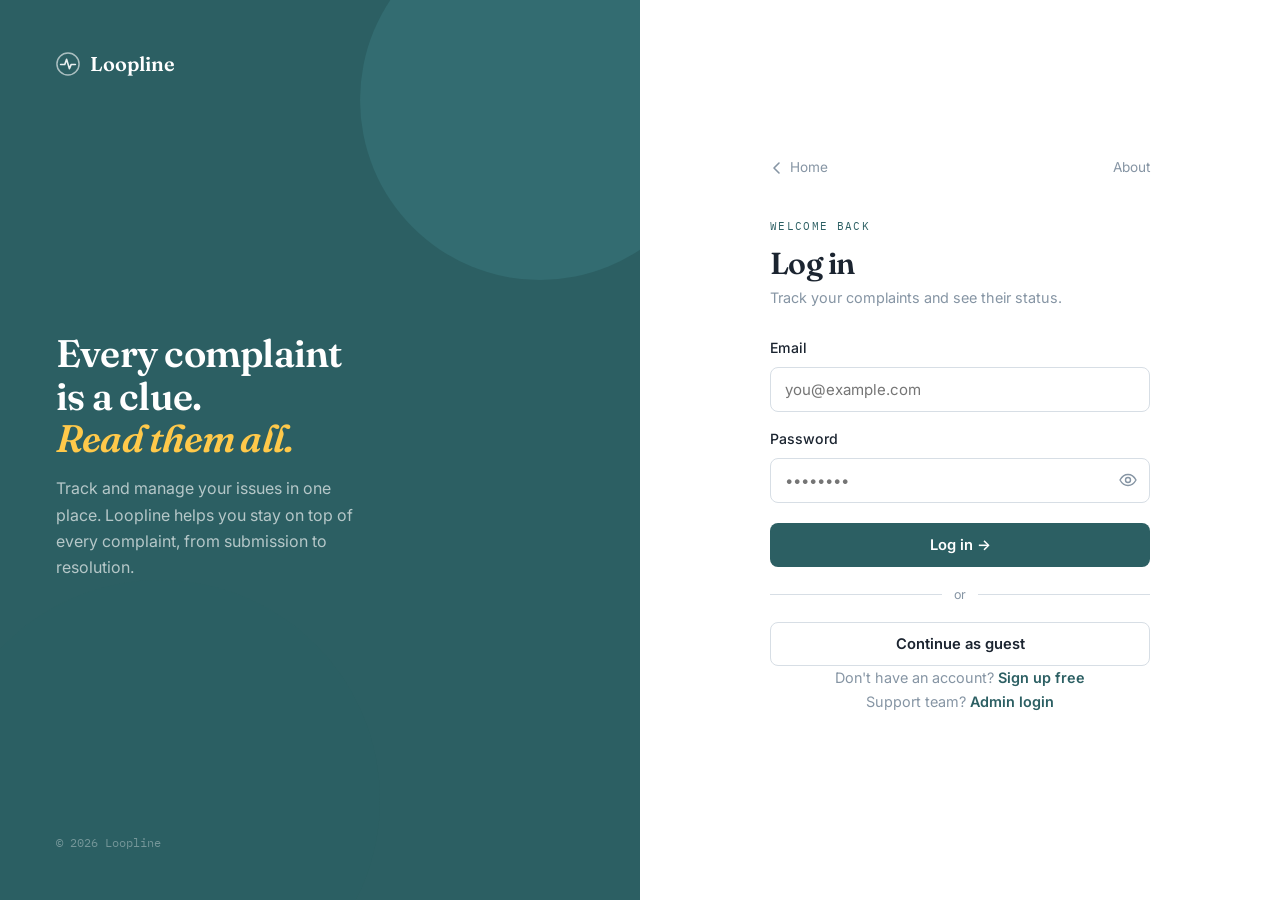
==== commit 4aa4e23c: "feat(ui,auth): upgrade visual design; correct nav links; update env example" ====
--- a/frontend/activities.html
+++ b/frontend/activities.html
@@ -5,10 +5,170 @@
 <meta name="viewport" content="width=device-width, initial-scale=1.0">
 <title>My Activities — Loopline</title>
 <link rel="preconnect" href="https://fonts.googleapis.com">
-<link href="https://fonts.googleapis.com/css2?family=Fraunces:wght@500;600;700&family=Inter:wght@400;500;600;700&family=IBM+Plex+Mono:wght@400;500&display=swap" rel="stylesheet">
+<link href="https://fonts.googleapis.com/css2?family=Fraunces:ital,wght@0,400;0,500;0,600;0,700;1,400&family=Inter:wght@400;500;600&family=IBM+Plex+Mono:wght@400;500&display=swap" rel="stylesheet">
 <link rel="stylesheet" href="style.css">
+<style>
+/* ── Activities page scoped additions ────────────────────────────── */
+
+/* Page shell */
+.act-shell {
+  min-height: 100vh;
+  display: grid;
+  grid-template-rows: auto 1fr auto;
+}
+
+/* Two-column layout: sidebar + main */
+.act-body {
+  display: grid;
+  grid-template-columns: 260px 1fr;
+  gap: 32px;
+  padding: 40px 0 64px;
+  align-items: start;
+}
+
+/* Sidebar — profile card */
+.act-sidebar {}
+
+.profile-card-v2 {
+  background: var(--surface);
+  border-radius: var(--radius-md);
+  box-shadow: var(--shadow-card);
+  overflow: hidden;
+}
+.profile-card-header {
+  background: var(--teal-dark);
+  padding: 28px 24px 20px;
+  text-align: center;
+}
+.profile-avatar-v2 {
+  width: 60px;
+  height: 60px;
+  margin: 0 auto 12px;
+  border-radius: 50%;
+  background: rgba(255,255,255,.15);
+  display: flex;
+  align-items: center;
+  justify-content: center;
+}
+.profile-avatar-v2 svg { width: 32px; height: 32px; }
+.profile-name-v2 {
+  font-family: var(--font-display);
+  font-size: 1.15rem;
+  font-weight: 600;
+  color: #fff;
+  margin: 0 0 4px;
+}
+.profile-role-v2 {
+  font-family: var(--font-mono);
+  font-size: 0.68rem;
+  text-transform: uppercase;
+  letter-spacing: .1em;
+  color: rgba(255,255,255,.55);
+  background: rgba(255,255,255,.1);
+  display: inline-block;
+  padding: 2px 8px;
+  border-radius: 100px;
+}
+.profile-card-body { padding: 20px 24px; }
+.profile-field {
+  display: flex;
+  flex-direction: column;
+  gap: 2px;
+  padding: 12px 0;
+  border-bottom: 1px solid var(--line);
+}
+.profile-field:last-child { border-bottom: none; }
+.profile-field-label {
+  font-family: var(--font-mono);
+  font-size: 0.68rem;
+  text-transform: uppercase;
+  letter-spacing: .07em;
+  color: var(--ink-faint);
+}
+.profile-field-value {
+  font-size: 0.9rem;
+  color: var(--ink);
+  font-weight: 500;
+}
+
+/* Stat row below profile */
+.act-stats {
+  display: grid;
+  grid-template-columns: repeat(3, 1fr);
+  gap: 0;
+  margin-top: 16px;
+  background: var(--surface);
+  border-radius: var(--radius-md);
+  box-shadow: var(--shadow-card);
+  overflow: hidden;
+}
+.act-stat {
+  padding: 16px 14px;
+  text-align: center;
+  border-right: 1px solid var(--line);
+}
+.act-stat:last-child { border-right: none; }
+.act-stat-label {
+  font-family: var(--font-mono);
+  font-size: 0.64rem;
+  text-transform: uppercase;
+  letter-spacing: .07em;
+  color: var(--ink-faint);
+  display: block;
+  margin-bottom: 4px;
+}
+.act-stat-value {
+  font-family: var(--font-display);
+  font-size: 1.6rem;
+  font-weight: 600;
+  color: var(--ink);
+  line-height: 1;
+}
+.act-stat-value.pending { color: var(--amber-dark); }
+.act-stat-value.resolved { color: var(--teal-dark); }
+
+/* Main area */
+.act-main {}
+
+/* Toolbar: search + button */
+.act-toolbar {
+  display: flex;
+  gap: 10px;
+  margin-bottom: 20px;
+  align-items: center;
+}
+.act-toolbar .search-wrap { flex: 1; }
+
+/* Complaint table card */
+.complaints-card {
+  background: var(--surface);
+  border-radius: var(--radius-md);
+  box-shadow: var(--shadow-card);
+  overflow: hidden;
+}
+.complaints-card-head {
+  padding: 20px 24px 16px;
+  border-bottom: 1px solid var(--line);
+  display: flex;
+  align-items: baseline;
+  gap: 10px;
+}
+.complaints-card-head h3 { margin: 0; font-size: 1rem; }
+.complaints-card-head span {
+  font-family: var(--font-mono);
+  font-size: 0.72rem;
+  color: var(--ink-faint);
+}
+
+@media (max-width: 800px) {
+  .act-body { grid-template-columns: 1fr; }
+  .act-sidebar { order: 2; }
+  .act-main   { order: 1; }
+  .act-stats  { grid-template-columns: repeat(3, 1fr); }
+}
+</style>
 </head>
-<body>
+<body class="act-shell">
 
 <nav class="nav">
   <div class="nav-inner">
@@ -20,90 +180,75 @@
       Loopline
     </a>
     <div class="nav-links">
-      <a href="index.html#about">About Us</a>
-      <a href="index.html#contact">Contact Us</a>
+      <a href="index.html#about">About</a>
       <a href="activities.html" style="color:var(--teal-dark); font-weight:600;">Activities</a>
-      <a href="index.html#survey">Survey</a>
-      <a href="index.html#chat">AI Chat</a>
     </div>
     <div class="nav-auth">
-      <a href="login.html" class="btn btn-ghost btn-sm">Log in</a>
+      <!-- Replaced by auth.js with Hi, [name] + Log out -->
+      <a href="login.html"  class="btn btn-ghost btn-sm">Log in</a>
       <a href="signup.html" class="btn btn-primary btn-sm">Sign up</a>
     </div>
     <button class="nav-toggle" aria-label="Menu"><span></span><span></span><span></span></button>
   </div>
 </nav>
 
-<main class="activities-wrap">
+<main>
   <div class="container">
 
-    <!-- ============ Page Header ============ -->
     <div class="activities-header">
       <span class="eyebrow">Customer account</span>
       <h1>My Complaint Activities</h1>
       <p style="margin-bottom:0;">Track every complaint you've submitted, check the status, and file new ones.</p>
     </div>
 
-    <!-- ============ Profile + Summary Cards Row ============ -->
-    <div class="profile-row">
-
-      <!-- Profile Card -->
-      <aside class="card profile-card">
-        <div class="profile-avatar" aria-hidden="true">
-          <svg viewBox="0 0 48 48" fill="none" xmlns="http://www.w3.org/2000/svg">
-            <circle cx="24" cy="24" r="24" fill="#E4F0F0"/>
-            <circle cx="24" cy="19" r="7" fill="#3F8489"/>
-            <path d="M10 41C10 33.3 16.3 27 24 27C31.7 27 38 33.3 38 41" fill="#3F8489"/>
-          </svg>
-        </div>
-        <h2 class="profile-name">Yiyi</h2>
-        <div class="profile-role">Customer</div>
-        <div class="profile-info">
-          <div class="profile-info-row">
-            <span class="profile-info-label">Email</span>
-            <span class="profile-info-value" id="profile-email">yiyi@example.com</span>
-          </div>
-          <div class="profile-info-row">
-            <span class="profile-info-label">Joined</span>
-            <span class="profile-info-value" id="profile-joined">July 2026</span>
-          </div>
-        </div>
-        <div class="profile-divider"></div>
-        <div class="profile-stats">
-          <div class="profile-stat">
-            <span class="profile-stat-label">Total Complaints</span>
-            <span class="profile-stat-value" id="stat-total">15</span>
-          </div>
-          <div class="profile-stat">
-            <span class="profile-stat-label">Pending</span>
-            <span class="profile-stat-value pending" id="stat-pending">4</span>
-          </div>
-          <div class="profile-stat">
-            <span class="profile-stat-label">Resolved</span>
-            <span class="profile-stat-value resolved" id="stat-resolved">11</span>
+    <div class="act-body">
+
+      <!-- ── Sidebar ── -->
+      <aside class="act-sidebar">
+        <div class="profile-card-v2">
+          <div class="profile-card-header">
+            <div class="profile-avatar-v2" aria-hidden="true">
+              <svg viewBox="0 0 32 32" fill="none">
+                <circle cx="16" cy="12" r="6" fill="rgba(255,255,255,.7)"/>
+                <path d="M4 30C4 23 9.4 18 16 18C22.6 18 28 23 28 30" fill="rgba(255,255,255,.7)"/>
+              </svg>
+            </div>
+            <div class="profile-name-v2" id="profile-name">—</div>
+            <div class="profile-role-v2">Customer</div>
+          </div>
+          <div class="profile-card-body">
+            <div class="profile-field">
+              <span class="profile-field-label">Email</span>
+              <span class="profile-field-value" id="profile-email">—</span>
+            </div>
+            <div class="profile-field">
+              <span class="profile-field-label">Joined</span>
+              <span class="profile-field-value" id="profile-joined">—</span>
+            </div>
+          </div>
+        </div>
+
+        <div class="act-stats">
+          <div class="act-stat">
+            <span class="act-stat-label">Total</span>
+            <span class="act-stat-value" id="stat-total">–</span>
+          </div>
+          <div class="act-stat">
+            <span class="act-stat-label">Pending</span>
+            <span class="act-stat-value pending" id="stat-pending">–</span>
+          </div>
+          <div class="act-stat">
+            <span class="act-stat-label">Resolved</span>
+            <span class="act-stat-value resolved" id="stat-resolved">–</span>
           </div>
         </div>
       </aside>
 
-      <!-- Summary Cards + Search -->
-      <div class="summary-col">
-        <div class="summary-cards">
-          <div class="summary-card total">
-            <span class="summary-label">Total Complaints</span>
-            <span class="summary-value" id="card-total">15</span>
-          </div>
-          <div class="summary-card pending">
-            <span class="summary-label">Pending</span>
-            <span class="summary-value" id="card-pending">4</span>
-          </div>
-          <div class="summary-card resolved">
-            <span class="summary-label">Resolved</span>
-            <span class="summary-value" id="card-resolved">11</span>
-          </div>
-        </div>
-
-        <!-- Search + New Complaint Button -->
-        <div class="toolbar">
+      <!-- ── Main area ── -->
+      <div class="act-main">
+
+        <!-- Toolbar -->
+        <div class="act-toolbar">
           <div class="search-wrap">
             <svg class="search-icon" viewBox="0 0 16 16" fill="none" xmlns="http://www.w3.org/2000/svg">
               <circle cx="7" cy="7" r="5.25" stroke="#8695A4" stroke-width="1.5"/>
@@ -112,59 +257,53 @@
             <input type="text" id="complaint-search" placeholder="Search complaints by ticket #, category, or description...">
           </div>
           <button class="btn btn-primary" id="btn-new-complaint">
-            <svg viewBox="0 0 16 16" fill="none" xmlns="http://www.w3.org/2000/svg" style="width:16px; height:16px;">
+            <svg viewBox="0 0 16 16" fill="none" xmlns="http://www.w3.org/2000/svg" style="width:14px;height:14px;">
               <path d="M8 3V13M3 8H13" stroke="currentColor" stroke-width="2" stroke-linecap="round"/>
             </svg>
             New Complaint
           </button>
         </div>
-      </div>
-    </div>
-
-    <!-- ============ Complaint History Table ============ -->
-    <section class="card table-card">
-      <div class="table-head">
-        <div>
-          <h3>Complaint History</h3>
-          <p style="margin:4px 0 0; font-size:0.88rem;">All complaints you've submitted — newest first.</p>
-        </div>
-      </div>
-      <div class="table-wrap">
-        <table class="complaint-table" id="complaint-table">
-          <thead>
-            <tr>
-              <th>Ticket #</th>
-              <th>Category</th>
-              <th>Complaint</th>
-              <th>Date</th>
-              <th>Time</th>
-              <th>City</th>
-              <th>State</th>
-              <th>Zip Code</th>
-              <th>Status</th>
-              <th>Actions</th>
-            </tr>
-          </thead>
-          <tbody id="complaint-tbody">
-            <!-- Rows inserted by JavaScript -->
-          </tbody>
-        </table>
-        <div id="table-empty" class="table-empty" style="display:none;">
-          No complaints match your search.
-        </div>
-      </div>
-    </section>
-
-  </div>
+
+        <!-- Complaint history -->
+        <div class="complaints-card">
+          <div class="complaints-card-head">
+            <h3>Complaint History</h3>
+            <span>Newest first</span>
+          </div>
+          <div class="table-wrap">
+            <table class="complaint-table" id="complaint-table">
+              <thead>
+                <tr>
+                  <th>Ticket #</th>
+                  <th>Category</th>
+                  <th>Complaint</th>
+                  <th>Date</th>
+                  <th>Time</th>
+                  <th>City</th>
+                  <th>State</th>
+                  <th>Zip Code</th>
+                  <th>Status</th>
+                  <th>Actions</th>
+                </tr>
+              </thead>
+              <tbody id="complaint-tbody"></tbody>
+            </table>
+            <div id="table-empty" class="table-empty" style="display:none;">No complaints match your search.</div>
+          </div>
+        </div>
+
+      </div><!-- /.act-main -->
+    </div><!-- /.act-body -->
+  </div><!-- /.container -->
 </main>
 
-<!-- ============ New Complaint Modal ============ -->
+<!-- ═══ New Complaint Modal ═══ -->
 <div class="modal-overlay" id="complaint-modal">
   <div class="modal">
     <div class="modal-head">
       <h2>File a New Complaint</h2>
       <button class="modal-close" id="modal-close" aria-label="Close">
-        <svg viewBox="0 0 16 16" fill="none" xmlns="http://www.w3.org/2000/svg" style="width:16px; height:16px;">
+        <svg viewBox="0 0 16 16" fill="none" style="width:16px;height:16px;">
           <path d="M3 3L13 13M13 3L3 13" stroke="currentColor" stroke-width="2" stroke-linecap="round"/>
         </svg>
       </button>
@@ -177,16 +316,14 @@
           <div class="input-with-check">
             <input id="f-ticket" type="text" readonly>
             <span class="check-mark" title="Auto-generated">
-              <svg viewBox="0 0 16 16" fill="none" xmlns="http://www.w3.org/2000/svg">
-                <path d="M3 8.5L6.5 12L13 5" stroke="#2C5F63" stroke-width="2" stroke-linecap="round" stroke-linejoin="round"/>
-              </svg>
+              <svg viewBox="0 0 16 16" fill="none"><path d="M3 8.5L6.5 12L13 5" stroke="#2C5F63" stroke-width="2" stroke-linecap="round" stroke-linejoin="round"/></svg>
             </span>
           </div>
           <p class="form-note" style="margin:6px 0 0;">Auto-generated — read only</p>
         </div>
 
         <div class="field">
-          <label for="f-category">Category <span style="font-weight:400; color:var(--ink-soft);">(optional)</span></label>
+          <label for="f-category">Category <span style="font-weight:400;color:var(--ink-soft);">(optional)</span></label>
           <select id="f-category">
             <option value="">Auto-detect for me</option>
             <option value="Billing">Billing</option>
@@ -195,13 +332,13 @@
             <option value="Service">Service</option>
             <option value="Others">Others</option>
           </select>
-          <p class="form-note" style="margin:6px 0 0;">Leave this on "Auto-detect" and our AI will categorize it for you.</p>
+          <p class="form-note" style="margin:6px 0 0;">Leave on "Auto-detect" and our AI will categorize it for you.</p>
         </div>
 
         <div class="field grid-full">
           <label for="f-complaint">Customer Complaint</label>
           <textarea id="f-complaint" rows="4" placeholder="Describe your complaint in detail (minimum 20 characters)..." required></textarea>
-          <div class="field-hint" id="hint-complaint">20–1000 characters · At least 3 real words</div>
+          <div class="field-hint" id="hint-complaint">20–1000 characters · At least 3 words</div>
           <p class="field-error" id="err-complaint"></p>
         </div>
 
@@ -210,22 +347,18 @@
           <div class="datetime-row">
             <input id="f-date" type="date" required aria-label="Date of incident">
             <div class="time-picker">
-              <select id="f-hour" aria-label="Hour" required>
-                <!-- Hours 01-12 inserted by JS -->
-              </select>
+              <select id="f-hour"  aria-label="Hour"   required></select>
               <span class="time-colon">:</span>
-              <select id="f-minute" aria-label="Minute" required>
-                <!-- Minutes 00-59 inserted by JS -->
-              </select>
-              <select id="f-ampm" aria-label="AM or PM" required>
+              <select id="f-minute" aria-label="Minute" required></select>
+              <select id="f-ampm"  aria-label="AM or PM" required>
                 <option value="AM">AM</option>
                 <option value="PM">PM</option>
               </select>
             </div>
           </div>
           <p class="form-note" id="time-preview" style="margin:6px 0 0;"></p>
-          <p class="form-note" style="margin:2px 0 0; color: var(--ink-faint);">
-            When did this issue occur? Auto-set to now — adjust if it happened earlier.
+          <p class="form-note" style="margin:2px 0 0;color:var(--ink-faint);">
+            When did this issue occur? Defaults to now — past dates and times are allowed.
           </p>
           <p class="field-error" id="err-date"></p>
           <p class="field-error" id="err-time"></p>
@@ -236,7 +369,7 @@
           <div class="city-combo" id="city-combo">
             <input id="city-search" type="text" placeholder="Search or choose a city in Myanmar..." autocomplete="off">
             <button type="button" class="city-caret" id="city-caret" aria-label="Show cities">
-              <svg viewBox="0 0 12 12" fill="none" xmlns="http://www.w3.org/2000/svg"><path d="M2 4L6 8L10 4" stroke="currentColor" stroke-width="1.6" stroke-linecap="round" stroke-linejoin="round"/></svg>
+              <svg viewBox="0 0 12 12" fill="none"><path d="M2 4L6 8L10 4" stroke="currentColor" stroke-width="1.6" stroke-linecap="round" stroke-linejoin="round"/></svg>
             </button>
             <div class="city-options" id="city-options" role="listbox"></div>
           </div>
@@ -263,32 +396,23 @@
   </div>
 </div>
 
-<!-- ============ View Complaint Details Modal ============ -->
+<!-- ═══ View Complaint Modal ═══ -->
 <div class="modal-overlay" id="view-modal">
   <div class="modal" style="max-width:620px;">
     <div class="modal-head">
       <h2>Complaint Details</h2>
       <button class="modal-close" id="view-close" aria-label="Close">
-        <svg viewBox="0 0 16 16" fill="none" xmlns="http://www.w3.org/2000/svg" style="width:16px; height:16px;">
+        <svg viewBox="0 0 16 16" fill="none" style="width:16px;height:16px;">
           <path d="M3 3L13 13M13 3L3 13" stroke="currentColor" stroke-width="2" stroke-linecap="round"/>
         </svg>
       </button>
     </div>
-    <div class="modal-body" id="view-body">
-      <!-- Details inserted by JavaScript -->
-    </div>
+    <div class="modal-body" id="view-body"></div>
     <div class="modal-foot">
       <button type="button" class="btn btn-ghost" id="view-close-btn">Close</button>
     </div>
   </div>
 </div>
-
-<!-- Note: there used to be an "Edit Complaint" modal here letting customers
-     change a complaint's category/status directly from this page. That's
-     been removed - per the SRS, editing category/status is an Admin
-     Dashboard capability, not a Customer Portal one. See script.js's
-     comment near wireActivitiesPage() and docs/FRONTEND_INTEGRATION.md
-     for the full writeup. -->
 
 <footer>
   <div class="container footer-inner">
@@ -300,14 +424,10 @@
 <button class="chat-launcher" id="chat-launcher" aria-label="Open Loop Assistant">
   <svg width="24" height="24" viewBox="0 0 24 24" fill="none"><path d="M4 6.5C4 5.1 5.1 4 6.5 4H17.5C18.9 4 20 5.1 20 6.5V14.5C20 15.9 18.9 17 17.5 17H9L5 20V17H6.5C5.1 17 4 15.9 4 14.5V6.5Z" stroke="white" stroke-width="1.6" stroke-linejoin="round"/></svg>
 </button>
-
 <div class="chat-panel" id="chat-panel">
   <div class="chat-head">
     <span class="chat-head-dot"></span>
-    <div>
-      <strong>Loop Assistant</strong>
-      <small>Usually replies within a few minutes</small>
-    </div>
+    <div><strong>Loop Assistant</strong><small>Usually replies within a few minutes</small></div>
   </div>
   <div class="chat-body" id="chat-body">
     <div class="msg bot">Hi! I'm the Loop Assistant. Tell me what issue you ran into and I'll help get it to the right place.</div>
--- a/frontend/style.css
+++ b/frontend/style.css
@@ -1447,6 +1447,96 @@
 .chart-card h3 { margin-bottom: 2px; }
 .chart-card .chart-sub { font-size: 0.82rem; color: var(--ink-faint); margin-bottom: 14px; }
 .chart-card canvas { max-width: 100%; }
+
+/* ── SVG chart host (replaces canvas — no external library) ── */
+.svg-chart-host { width: 100%; overflow: visible; }
+.svg-chart-host svg { width: 100%; display: block; overflow: visible; }
+
+/* ── Donut chart side-by-side layout ── */
+.donut-wrap {
+  display: flex;
+  align-items: center;
+  gap: 18px;
+  flex-wrap: wrap;
+}
+.donut-svg-box { flex: 0 0 auto; }
+.donut-legend {
+  flex: 1 1 120px;
+  display: flex;
+  flex-direction: column;
+  gap: 8px;
+}
+.donut-legend-item {
+  display: flex;
+  align-items: center;
+  gap: 8px;
+  font: 400 12px/1.3 'Inter', sans-serif;
+  color: var(--ink);
+}
+.donut-legend-swatch {
+  width: 10px;
+  height: 10px;
+  border-radius: 50%;
+  flex-shrink: 0;
+}
+
+/* ── Data-source toggle bar ── */
+.ds-toggle-bar {
+  display: flex;
+  align-items: center;
+  gap: 12px;
+  flex-wrap: wrap;
+  margin-bottom: 20px;
+}
+.ds-toggle-label {
+  font: 600 11px/1 'Inter', sans-serif;
+  text-transform: uppercase;
+  letter-spacing: .6px;
+  color: var(--ink-faint);
+}
+.ds-toggle-group {
+  display: flex;
+  background: var(--bg);
+  border-radius: 8px;
+  padding: 3px;
+  gap: 2px;
+}
+.ds-toggle-btn {
+  padding: 6px 15px;
+  border-radius: 6px;
+  border: none;
+  background: transparent;
+  color: var(--ink-faint);
+  font: 500 13px/1 'Inter', sans-serif;
+  cursor: pointer;
+  transition: all .18s;
+}
+.ds-toggle-btn.active {
+  background: var(--surface);
+  color: var(--ink);
+  font-weight: 600;
+  box-shadow: 0 1px 3px rgba(0,0,0,.1);
+}
+.ds-count { font-size: 11px; opacity: .75; }
+.ds-source-pill {
+  display: inline-flex;
+  align-items: center;
+  gap: 5px;
+  font: 500 11px/1 'Inter', sans-serif;
+  padding: 3px 10px;
+  border-radius: 20px;
+  white-space: nowrap;
+}
+.ds-source-pill.baseline { background: #e9d8fd; color: #6b46c1; }
+.ds-source-pill.live     { background: #c6f6d5; color: #276749; }
+.ds-source-pill::before {
+  content: '';
+  width: 6px;
+  height: 6px;
+  border-radius: 50%;
+  background: currentColor;
+  flex-shrink: 0;
+}
 .trend-pill {
   display: inline-flex;
   align-items: center;
@@ -1500,6 +1590,24 @@
   background: var(--surface);
   cursor: pointer;
 }
+
+/* Baseline (read-only) table rows — historical CSV data, not editable */
+.baseline-row td { opacity: 0.9; }
+.inline-label {
+  display: inline-block;
+  font-family: var(--font-mono);
+  font-size: 0.74rem;
+  padding: 4px 8px;
+  border-radius: 100px;
+  border: 1px solid var(--line);
+  background: var(--bg);
+  color: var(--ink-soft);
+}
+.inline-label.pending   { background: var(--amber-tint); color: #92600a; border-color: var(--amber); }
+.inline-label.resolved  { background: var(--teal-tint);  color: var(--teal-dark); border-color: var(--teal); }
+.inline-label.priority-low    { background: #e6f3f3; color: #2C5F63; border-color: #b3d4d5; }
+.inline-label.priority-medium { background: var(--amber-tint); color: #92600a; border-color: var(--amber); }
+.inline-label.priority-high   { background: var(--red-tint); color: var(--red); border-color: var(--red); }
 
 /* ---- Pagination ---- */
 .pagination {
@@ -1564,8 +1672,38 @@
   background: var(--surface-raised);
   color: var(--ink);
   border-bottom-left-radius: 4px;
-  white-space: pre-wrap;
-}
+  /* white-space: pre-wrap removed — bot messages now render markdown
+     via marked.js so the browser handles whitespace inside the HTML
+     it produces, not as raw preformatted text */
+}
+/* Markdown rendered inside a bot bubble — scoped so these rules only
+   apply inside .chat-md and don't bleed into the rest of the page */
+.chat-md p { margin: 0 0 8px; }
+.chat-md p:last-child { margin-bottom: 0; }
+.chat-md strong { font-weight: 600; color: var(--ink); }
+.chat-md em { font-style: italic; }
+.chat-md code {
+  font-family: var(--font-mono);
+  font-size: 0.82em;
+  background: var(--surface);
+  border: 1px solid var(--line);
+  border-radius: 3px;
+  padding: 1px 5px;
+}
+.chat-md ol, .chat-md ul {
+  margin: 6px 0 8px 0;
+  padding-left: 20px;
+}
+.chat-md li { margin-bottom: 4px; }
+.chat-md h1, .chat-md h2, .chat-md h3 {
+  font-family: var(--font-display);
+  font-weight: 600;
+  margin: 10px 0 4px;
+  color: var(--ink);
+}
+.chat-md h1 { font-size: 1rem; }
+.chat-md h2, .chat-md h3 { font-size: 0.95rem; }
+.chat-md hr { border: none; border-top: 1px solid var(--line); margin: 8px 0; }
 .admin-chat-msg .rag-badge {
   display: block;
   font-family: var(--font-mono);
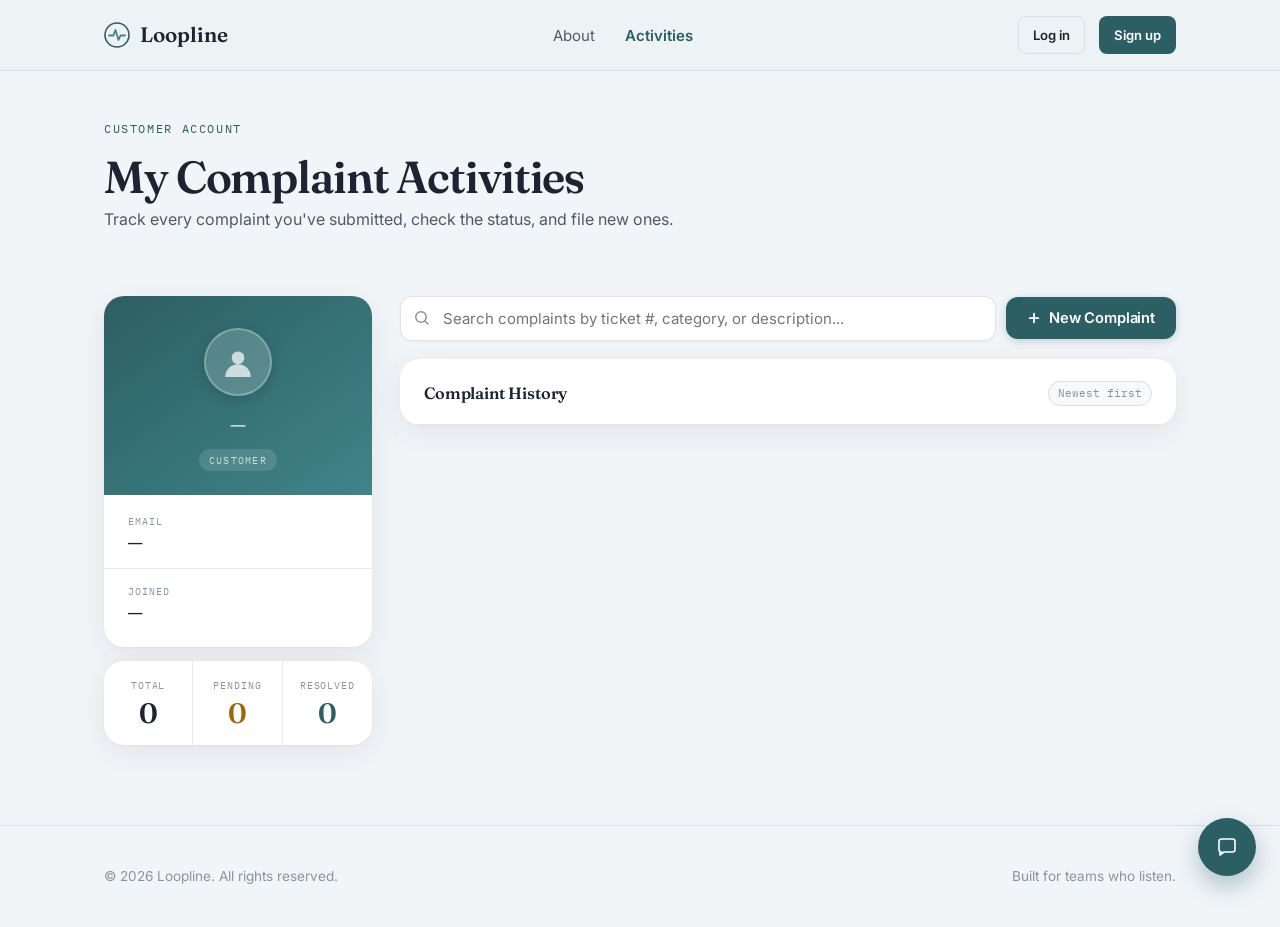
==== commit a1f60d1a: "style: enhance UI for activities and admin dashboard; implement responsive card-list for complaints" ====
--- a/frontend/activities.html
+++ b/frontend/activities.html
@@ -8,163 +8,248 @@
 <link href="https://fonts.googleapis.com/css2?family=Fraunces:ital,wght@0,400;0,500;0,600;0,700;1,400&family=Inter:wght@400;500;600&family=IBM+Plex+Mono:wght@400;500&display=swap" rel="stylesheet">
 <link rel="stylesheet" href="style.css">
 <style>
-/* ── Activities page scoped additions ────────────────────────────── */
-
-/* Page shell */
+/* ═══════════════════════════════════════════════════════════════════
+   Activities page — Apple-tier premium UI
+   Scoped to this page; does not affect admin or public pages.
+   ═══════════════════════════════════════════════════════════════════ */
+
+/* ── Page chrome ── */
 .act-shell {
   min-height: 100vh;
   display: grid;
   grid-template-rows: auto 1fr auto;
-}
-
-/* Two-column layout: sidebar + main */
+  background: #F2F5F8;
+}
+.activities-header { padding: 44px 0 32px; }
+.activities-header h1 {
+  font-size: clamp(1.9rem, 4vw, 2.8rem);
+  margin-bottom: 6px;
+  letter-spacing: -0.025em;
+}
+.activities-header p { font-size: 1rem; color: var(--ink-soft); margin: 0; }
+
+/* ── Two-column layout ── */
 .act-body {
   display: grid;
-  grid-template-columns: 260px 1fr;
-  gap: 32px;
-  padding: 40px 0 64px;
+  grid-template-columns: 268px 1fr;
+  gap: 28px;
+  padding: 0 0 80px;
   align-items: start;
 }
 
-/* Sidebar — profile card */
-.act-sidebar {}
-
+/* ── Sidebar profile card ── */
 .profile-card-v2 {
   background: var(--surface);
-  border-radius: var(--radius-md);
-  box-shadow: var(--shadow-card);
+  border-radius: 20px;
+  box-shadow: 0 1px 2px rgba(27,36,48,.04), 0 8px 32px rgba(27,36,48,.08);
   overflow: hidden;
 }
 .profile-card-header {
-  background: var(--teal-dark);
-  padding: 28px 24px 20px;
+  background: linear-gradient(145deg, #2C5F63 0%, #3F8489 100%);
+  padding: 32px 24px 24px;
   text-align: center;
 }
 .profile-avatar-v2 {
-  width: 60px;
-  height: 60px;
-  margin: 0 auto 12px;
+  width: 68px; height: 68px;
+  margin: 0 auto 14px;
   border-radius: 50%;
-  background: rgba(255,255,255,.15);
-  display: flex;
-  align-items: center;
-  justify-content: center;
-}
-.profile-avatar-v2 svg { width: 32px; height: 32px; }
+  background: rgba(255,255,255,.18);
+  border: 2px solid rgba(255,255,255,.25);
+  display: flex; align-items: center; justify-content: center;
+  box-shadow: 0 4px 14px rgba(0,0,0,.15);
+}
+.profile-avatar-v2 svg { width: 34px; height: 34px; }
 .profile-name-v2 {
   font-family: var(--font-display);
-  font-size: 1.15rem;
-  font-weight: 600;
-  color: #fff;
-  margin: 0 0 4px;
+  font-size: 1.2rem; font-weight: 600;
+  color: #fff; margin: 0 0 6px;
+  letter-spacing: -0.01em;
 }
 .profile-role-v2 {
   font-family: var(--font-mono);
-  font-size: 0.68rem;
-  text-transform: uppercase;
-  letter-spacing: .1em;
-  color: rgba(255,255,255,.55);
-  background: rgba(255,255,255,.1);
-  display: inline-block;
-  padding: 2px 8px;
-  border-radius: 100px;
-}
-.profile-card-body { padding: 20px 24px; }
+  font-size: 0.65rem; text-transform: uppercase; letter-spacing: .12em;
+  color: rgba(255,255,255,.7);
+  background: rgba(255,255,255,.12);
+  display: inline-block; padding: 3px 10px; border-radius: 100px;
+}
+.profile-card-body { padding: 4px 0 8px; }
 .profile-field {
-  display: flex;
-  flex-direction: column;
-  gap: 2px;
-  padding: 12px 0;
-  border-bottom: 1px solid var(--line);
+  display: flex; flex-direction: column; gap: 3px;
+  padding: 14px 24px;
+  border-bottom: 1px solid rgba(215,222,229,.6);
 }
 .profile-field:last-child { border-bottom: none; }
 .profile-field-label {
   font-family: var(--font-mono);
-  font-size: 0.68rem;
-  text-transform: uppercase;
-  letter-spacing: .07em;
+  font-size: 0.65rem; text-transform: uppercase; letter-spacing: .09em;
   color: var(--ink-faint);
 }
 .profile-field-value {
-  font-size: 0.9rem;
-  color: var(--ink);
-  font-weight: 500;
-}
-
-/* Stat row below profile */
+  font-size: 0.9rem; color: var(--ink); font-weight: 500; word-break: break-all;
+}
+
+/* ── Stats strip ── */
 .act-stats {
-  display: grid;
-  grid-template-columns: repeat(3, 1fr);
-  gap: 0;
-  margin-top: 16px;
+  display: grid; grid-template-columns: repeat(3, 1fr);
+  margin-top: 14px;
   background: var(--surface);
-  border-radius: var(--radius-md);
-  box-shadow: var(--shadow-card);
+  border-radius: 20px;
+  box-shadow: 0 1px 2px rgba(27,36,48,.04), 0 8px 32px rgba(27,36,48,.08);
   overflow: hidden;
 }
 .act-stat {
-  padding: 16px 14px;
-  text-align: center;
-  border-right: 1px solid var(--line);
+  padding: 18px 10px; text-align: center;
+  border-right: 1px solid rgba(215,222,229,.7);
+  transition: background 0.15s;
 }
 .act-stat:last-child { border-right: none; }
+.act-stat:hover { background: var(--surface-raised); }
 .act-stat-label {
   font-family: var(--font-mono);
-  font-size: 0.64rem;
-  text-transform: uppercase;
-  letter-spacing: .07em;
-  color: var(--ink-faint);
-  display: block;
-  margin-bottom: 4px;
+  font-size: 0.6rem; text-transform: uppercase; letter-spacing: .09em;
+  color: var(--ink-faint); display: block; margin-bottom: 6px;
 }
 .act-stat-value {
   font-family: var(--font-display);
-  font-size: 1.6rem;
-  font-weight: 600;
-  color: var(--ink);
-  line-height: 1;
-}
-.act-stat-value.pending { color: var(--amber-dark); }
+  font-size: 1.75rem; font-weight: 600; color: var(--ink); line-height: 1; display: block;
+}
+.act-stat-value.pending  { color: #A0660A; }
 .act-stat-value.resolved { color: var(--teal-dark); }
 
-/* Main area */
-.act-main {}
-
-/* Toolbar: search + button */
+/* ── Main column ── */
+.act-main { min-width: 0; }
+
+/* ── Toolbar ── */
 .act-toolbar {
-  display: flex;
-  gap: 10px;
-  margin-bottom: 20px;
-  align-items: center;
+  display: flex; gap: 10px; margin-bottom: 18px; align-items: center;
 }
 .act-toolbar .search-wrap { flex: 1; }
-
-/* Complaint table card */
+.act-toolbar .search-wrap input {
+  border-radius: 12px;
+  background: var(--surface);
+  border-color: rgba(215,222,229,.8);
+  box-shadow: 0 1px 3px rgba(27,36,48,.04);
+  transition: box-shadow 0.2s, border-color 0.2s;
+}
+.act-toolbar .search-wrap input:focus {
+  box-shadow: 0 0 0 3px rgba(63,132,137,.15);
+  border-color: var(--teal); outline: none;
+}
+.act-toolbar .btn-primary {
+  border-radius: 12px; padding: 11px 20px;
+  font-weight: 600; letter-spacing: -0.01em;
+  box-shadow: 0 2px 8px rgba(44,95,99,.25); white-space: nowrap;
+}
+.act-toolbar .btn-primary:hover {
+  box-shadow: 0 4px 14px rgba(44,95,99,.35); transform: translateY(-1px);
+}
+
+/* ── Complaint history card ── */
 .complaints-card {
   background: var(--surface);
-  border-radius: var(--radius-md);
-  box-shadow: var(--shadow-card);
+  border-radius: 20px;
+  box-shadow: 0 1px 2px rgba(27,36,48,.04), 0 8px 32px rgba(27,36,48,.08);
   overflow: hidden;
 }
 .complaints-card-head {
-  padding: 20px 24px 16px;
-  border-bottom: 1px solid var(--line);
-  display: flex;
-  align-items: baseline;
-  gap: 10px;
-}
-.complaints-card-head h3 { margin: 0; font-size: 1rem; }
-.complaints-card-head span {
-  font-family: var(--font-mono);
-  font-size: 0.72rem;
-  color: var(--ink-faint);
-}
-
-@media (max-width: 800px) {
-  .act-body { grid-template-columns: 1fr; }
+  padding: 22px 24px 18px;
+  border-bottom: 1px solid rgba(215,222,229,.7);
+  display: flex; align-items: center; justify-content: space-between;
+}
+.complaints-card-head h3 {
+  margin: 0; font-size: 1.02rem; font-weight: 600; letter-spacing: -0.01em;
+}
+.complaints-card-head .cc-sort {
+  font-family: var(--font-mono); font-size: 0.7rem; color: var(--ink-faint);
+  background: var(--surface-raised); padding: 3px 9px;
+  border-radius: 100px; border: 1px solid var(--line);
+}
+
+/* ── Complaint card-list rows ── */
+.clist { list-style: none; margin: 0; padding: 0; }
+.clist-row {
+  display: grid;
+  grid-template-columns: 76px 1fr auto;
+  align-items: start;
+  gap: 0 16px;
+  padding: 18px 24px;
+  border-bottom: 1px solid rgba(215,222,229,.5);
+  cursor: pointer;
+  transition: background 0.13s ease;
+  position: relative;
+}
+.clist-row:last-child { border-bottom: none; }
+.clist-row:hover { background: #F6FAFA; }
+.clist-row:hover .clist-ticket { color: var(--teal); }
+.clist-row:active { background: #EDF6F6; }
+
+/* Left — ticket + date */
+.clist-left { display: flex; flex-direction: column; gap: 5px; padding-top: 2px; }
+.clist-ticket {
+  font-family: var(--font-mono); font-size: 0.8rem; font-weight: 600;
+  color: var(--teal-dark); transition: color 0.13s; white-space: nowrap;
+}
+.clist-date {
+  font-family: var(--font-mono); font-size: 0.67rem; color: var(--ink-faint); white-space: nowrap;
+}
+
+/* Middle — text + badges */
+.clist-mid { min-width: 0; }
+.clist-text {
+  font-size: 0.9rem; color: var(--ink); line-height: 1.5;
+  display: -webkit-box; -webkit-line-clamp: 2; -webkit-box-orient: vertical;
+  overflow: hidden; margin-bottom: 9px; font-weight: 400;
+}
+.clist-badges { display: flex; gap: 6px; flex-wrap: wrap; align-items: center; }
+
+/* Right — view button */
+.clist-right {
+  display: flex; flex-direction: column; align-items: flex-end;
+  gap: 8px; padding-top: 2px; flex-shrink: 0;
+}
+
+/* ── Reusable badge component ── */
+.badge {
+  display: inline-flex; align-items: center;
+  font-family: var(--font-mono); font-size: 0.68rem; font-weight: 500;
+  padding: 3px 9px; border-radius: 100px; letter-spacing: 0.02em; white-space: nowrap;
+}
+.badge-pri-high   { background: #FDECEA; color: #B03030; }
+.badge-pri-medium { background: #FEF7E0; color: #8A6100; }
+.badge-pri-low    { background: #E8F5F5; color: #2C5F63; }
+.badge-status-pending  { background: var(--amber-tint); color: #8A6100; }
+.badge-status-progress { background: #EEF0FF; color: #4338CA; }
+.badge-status-resolved { background: var(--teal-tint); color: var(--teal-dark); }
+.badge-status-closed   {
+  background: var(--surface-raised); color: var(--ink-soft);
+  border: 1px solid var(--line);
+}
+
+/* ── Row action button ── */
+.clist-view-btn {
+  font-family: var(--font-body); font-size: 0.76rem; font-weight: 500;
+  color: var(--teal-dark); background: var(--teal-tint);
+  border: none; border-radius: 8px; padding: 5px 12px;
+  cursor: pointer; white-space: nowrap;
+  transition: background 0.13s, transform 0.1s;
+}
+.clist-view-btn:hover  { background: #C6DDDE; }
+.clist-view-btn:active { transform: translateY(1px); }
+
+/* ── Empty state ── */
+.clist-empty { padding: 56px 24px; text-align: center; }
+.clist-empty-icon { font-size: 2.2rem; margin-bottom: 10px; opacity: 0.3; }
+.clist-empty p { color: var(--ink-faint); font-size: 0.9rem; margin: 0; }
+
+/* ── Responsive ── */
+@media (max-width: 820px) {
+  .act-body { grid-template-columns: 1fr; gap: 20px; }
   .act-sidebar { order: 2; }
   .act-main   { order: 1; }
-  .act-stats  { grid-template-columns: repeat(3, 1fr); }
+}
+@media (max-width: 500px) {
+  .clist-row { grid-template-columns: 60px 1fr; grid-template-rows: auto auto; }
+  .clist-right { grid-column: 2; flex-direction: row; align-items: center; padding-top: 6px; }
 }
 </style>
 </head>
@@ -268,27 +353,13 @@
         <div class="complaints-card">
           <div class="complaints-card-head">
             <h3>Complaint History</h3>
-            <span>Newest first</span>
-          </div>
-          <div class="table-wrap">
-            <table class="complaint-table" id="complaint-table">
-              <thead>
-                <tr>
-                  <th>Ticket #</th>
-                  <th>Category</th>
-                  <th>Complaint</th>
-                  <th>Date</th>
-                  <th>Time</th>
-                  <th>City</th>
-                  <th>State</th>
-                  <th>Zip Code</th>
-                  <th>Status</th>
-                  <th>Actions</th>
-                </tr>
-              </thead>
-              <tbody id="complaint-tbody"></tbody>
-            </table>
-            <div id="table-empty" class="table-empty" style="display:none;">No complaints match your search.</div>
+            <span class="cc-sort">Newest first</span>
+          </div>
+          <!-- card-list replaces horizontal-scroll table (Decision UI-2026) -->
+          <ul class="clist" id="complaint-tbody" role="list"></ul>
+          <div id="table-empty" class="clist-empty" style="display:none;">
+            <div class="clist-empty-icon">🔍</div>
+            <p>No complaints match your search.</p>
           </div>
         </div>
 
@@ -322,23 +393,10 @@
           <p class="form-note" style="margin:6px 0 0;">Auto-generated — read only</p>
         </div>
 
-        <div class="field">
-          <label for="f-category">Category <span style="font-weight:400;color:var(--ink-soft);">(optional)</span></label>
-          <select id="f-category">
-            <option value="">Auto-detect for me</option>
-            <option value="Billing">Billing</option>
-            <option value="Financial">Financial</option>
-            <option value="Technical">Technical</option>
-            <option value="Service">Service</option>
-            <option value="Others">Others</option>
-          </select>
-          <p class="form-note" style="margin:6px 0 0;">Leave on "Auto-detect" and our AI will categorize it for you.</p>
-        </div>
-
         <div class="field grid-full">
-          <label for="f-complaint">Customer Complaint</label>
-          <textarea id="f-complaint" rows="4" placeholder="Describe your complaint in detail (minimum 20 characters)..." required></textarea>
-          <div class="field-hint" id="hint-complaint">20–1000 characters · At least 3 words</div>
+          <label for="f-complaint">Complaint Description</label>
+          <textarea id="f-complaint" rows="5" placeholder="Please describe your banking complaint in detail. Include what happened, when it occurred, and what you have already tried (minimum 20 characters)..." required></textarea>
+          <div class="field-hint" id="hint-complaint">20–2000 characters · At least 3 words</div>
           <p class="field-error" id="err-complaint"></p>
         </div>
 
--- a/frontend/style.css
+++ b/frontend/style.css
@@ -816,16 +816,23 @@
   overflow: hidden;
 }
 .table-head {
-  padding: 24px 24px 16px;
+  padding: 22px 24px 18px;
   border-bottom: 1px solid var(--line);
+  display: flex;
+  align-items: center;
+  justify-content: space-between;
+  gap: 16px;
+  flex-wrap: wrap;
 }
 .table-head h3 {
   margin: 0;
+  font-size: 1rem;
+  letter-spacing: -0.01em;
 }
 
 .table-wrap {
-  overflow-x: auto;
-  padding: 0 24px 24px;
+  overflow-x: auto;   /* last resort safety valve, should not trigger */
+  padding: 0;
 }
 
 .complaint-table {
@@ -859,8 +866,48 @@
   border-bottom: 1px solid var(--line);
   color: var(--ink);
   vertical-align: top;
-  max-width: 260px;
-}
+}
+/* ── Column budget — 9 cols total — all fit at 960px+ viewport ─────────
+   Budget:  76 + 94 + 68 + clamp + 98 + 64 + 90 + 78 + 72 = ~640px fixed;
+   the complaint column takes the remainder and never overflows.
+   ─────────────────────────────────────────────────────────────────────── */
+.complaint-table { table-layout: fixed; width: 100%; }
+
+/* 1 — Ticket # */
+.complaint-table td:nth-child(1),
+.complaint-table th:nth-child(1) { width: 80px; white-space: nowrap; }
+
+/* 2 — Category chip */
+.complaint-table td:nth-child(2),
+.complaint-table th:nth-child(2) { width: 100px; }
+
+/* 3 — Priority badge */
+.complaint-table td:nth-child(3),
+.complaint-table th:nth-child(3) { width: 76px; white-space: nowrap; }
+
+/* 4 — Complaint text: fills remaining space, NEVER expands table */
+.complaint-table td:nth-child(4),
+.complaint-table th:nth-child(4) { min-width: 0; }
+
+/* 5 — Date */
+.complaint-table td:nth-child(5),
+.complaint-table th:nth-child(5) { width: 100px; white-space: nowrap; }
+
+/* 6 — City */
+.complaint-table td:nth-child(6),
+.complaint-table th:nth-child(6) { width: 72px; white-space: nowrap; overflow: hidden; text-overflow: ellipsis; }
+
+/* 7 — Received Via */
+.complaint-table td:nth-child(7),
+.complaint-table th:nth-child(7) { width: 88px; white-space: nowrap; overflow: hidden; text-overflow: ellipsis; }
+
+/* 8 — Status */
+.complaint-table td:nth-child(8),
+.complaint-table th:nth-child(8) { width: 110px; }
+
+/* 9 — Actions */
+.complaint-table td:nth-child(9),
+.complaint-table th:nth-child(9) { width: 72px; white-space: nowrap; }
 .complaint-table tbody tr:last-child td {
   border-bottom: none;
 }
@@ -874,11 +921,15 @@
 }
 .complaint-table .complaint-text {
   color: var(--ink-soft);
+  font-size: 0.86rem;
   line-height: 1.45;
   display: -webkit-box;
   -webkit-line-clamp: 2;
   -webkit-box-orient: vertical;
   overflow: hidden;
+  /* hard cap — prevents the column from ever widening the table */
+  max-width: 100%;
+  word-break: break-word;
 }
 
 .status-badge {
@@ -1554,21 +1605,30 @@
 /* ---- Filter bar ---- */
 .filter-bar {
   display: flex;
-  gap: 10px;
+  gap: 8px;
   flex-wrap: wrap;
   align-items: center;
-  margin-bottom: 16px;
+  padding: 14px 24px;
+  background: var(--surface-raised);
+  border-bottom: 1px solid var(--line);
+  margin-bottom: 0;
 }
 .filter-bar select {
   font-family: var(--font-body);
+  font-size: 0.83rem;
+  padding: 7px 10px;
+  border-radius: var(--radius-sm);
+  border: 1px solid var(--line);
+  background: var(--surface);
+  color: var(--ink);
+  min-width: 0;
+  flex-shrink: 1;
+}
+.filter-bar .search-wrap { flex: 1 1 200px; min-width: 160px; }
+.filter-bar .search-wrap input {
   font-size: 0.86rem;
-  padding: 8px 12px;
-  border-radius: var(--radius-sm);
-  border: 1px solid var(--line);
-  background: var(--surface);
-  color: var(--ink);
-}
-.filter-bar .search-wrap { flex: 1 1 240px; min-width: 200px; }
+  padding: 8px 12px 8px 38px;
+}
 .filter-clear {
   font-family: var(--font-body);
   font-size: 0.82rem;
@@ -1594,14 +1654,20 @@
 /* Baseline (read-only) table rows — historical CSV data, not editable */
 .baseline-row td { opacity: 0.9; }
 .inline-label {
-  display: inline-block;
-  font-family: var(--font-mono);
-  font-size: 0.74rem;
-  padding: 4px 8px;
+  display: inline-flex;
+  align-items: center;
+  font-family: var(--font-mono);
+  font-size: 0.7rem;
+  padding: 3px 8px;
   border-radius: 100px;
   border: 1px solid var(--line);
   background: var(--bg);
   color: var(--ink-soft);
+  /* never wrap or overflow the column */
+  max-width: 100%;
+  overflow: hidden;
+  text-overflow: ellipsis;
+  white-space: nowrap;
 }
 .inline-label.pending   { background: var(--amber-tint); color: #92600a; border-color: var(--amber); }
 .inline-label.resolved  { background: var(--teal-tint);  color: var(--teal-dark); border-color: var(--teal); }
@@ -1784,3 +1850,94 @@
   border-radius: 8px;
 }
 .pw-toggle:hover { color: var(--teal-dark); background: var(--teal-tint); }
+
+
+/* ═══════════════════════════════════════════════════════════════════
+   Admin table — Apple-tier polish (UI-2026 revision)
+   ═══════════════════════════════════════════════════════════════════ */
+
+/* Category chip colours — one shade per banking category */
+.inline-label[title="Cards"],
+.cat-cards    { background: #EEF2FF; color: #3730A3; border-color: #C7D2FE; }
+.inline-label[title="Accounts"],
+.cat-accounts { background: #ECFDF5; color: #065F46; border-color: #A7F3D0; }
+.inline-label[title="Loans"],
+.cat-loans    { background: #FFF7ED; color: #92400E; border-color: #FDE68A; }
+.inline-label[title*="Collections"],
+.cat-collections { background: #FDF2F8; color: #831843; border-color: #F9A8D4; }
+.inline-label[title="Other banking"],
+.cat-other    { background: var(--surface-raised); color: var(--ink-soft); border-color: var(--line); }
+
+/* Admin table vertical rhythm */
+.complaint-table tbody td {
+  padding: 13px 14px;
+  vertical-align: middle;  /* centre badges/controls vertically */
+}
+
+/* Row hover: lift the row with a left accent line */
+.complaint-table tbody tr {
+  transition: background 0.12s ease;
+  border-left: 3px solid transparent;
+}
+.complaint-table tbody tr:hover {
+  background: #F6FAFA;
+  border-left-color: var(--teal);
+}
+
+/* Inline selects — match pill height */
+.inline-select {
+  font-family: var(--font-mono);
+  font-size: 0.72rem;
+  padding: 4px 8px;
+  border-radius: 100px;
+  border: 1px solid var(--line);
+  background: var(--surface);
+  cursor: pointer;
+  max-width: 100%;
+}
+
+/* Priority badges in admin table */
+.inline-label.priority-high   { background: #FEF2F2; color: #B91C1C; border-color: #FCA5A5; }
+.inline-label.priority-medium { background: #FFFBEB; color: #92400E; border-color: #FCD34D; }
+.inline-label.priority-low    { background: #F0FDFA; color: #134E4A; border-color: #99F6E4; }
+
+/* Status labels in admin baseline view */
+.inline-label.pending    { background: #FFFBEB; color: #92400E; border-color: #FCD34D; }
+.inline-label.resolved   { background: #F0FDFA; color: #134E4A; border-color: #99F6E4; }
+
+/* Table card rounded corners and shadow lift */
+.table-card {
+  border-radius: 20px;
+  box-shadow: 0 1px 2px rgba(27,36,48,.04), 0 8px 32px rgba(27,36,48,.08);
+  border: 1px solid rgba(215,222,229,.7);
+  overflow: hidden;
+}
+
+/* Pagination — Apple-style pill buttons */
+.pagination button {
+  border-radius: 100px;
+  padding: 6px 18px;
+  font-size: 0.82rem;
+  font-weight: 500;
+  border: 1px solid var(--line);
+  background: var(--surface);
+  transition: all 0.14s;
+}
+.pagination button:not(:disabled):hover {
+  background: var(--teal-dark);
+  color: #fff;
+  border-color: var(--teal-dark);
+}
+
+/* View button refinement */
+.row-btn-view {
+  background: #EEF2FF;
+  color: #3730A3;
+  border-radius: 8px;
+  font-size: 0.75rem;
+  padding: 5px 11px;
+  font-weight: 500;
+  transition: background 0.13s, transform 0.1s;
+}
+.row-btn-view:hover  { background: #C7D2FE; }
+.row-btn-view:active { transform: translateY(1px); }
